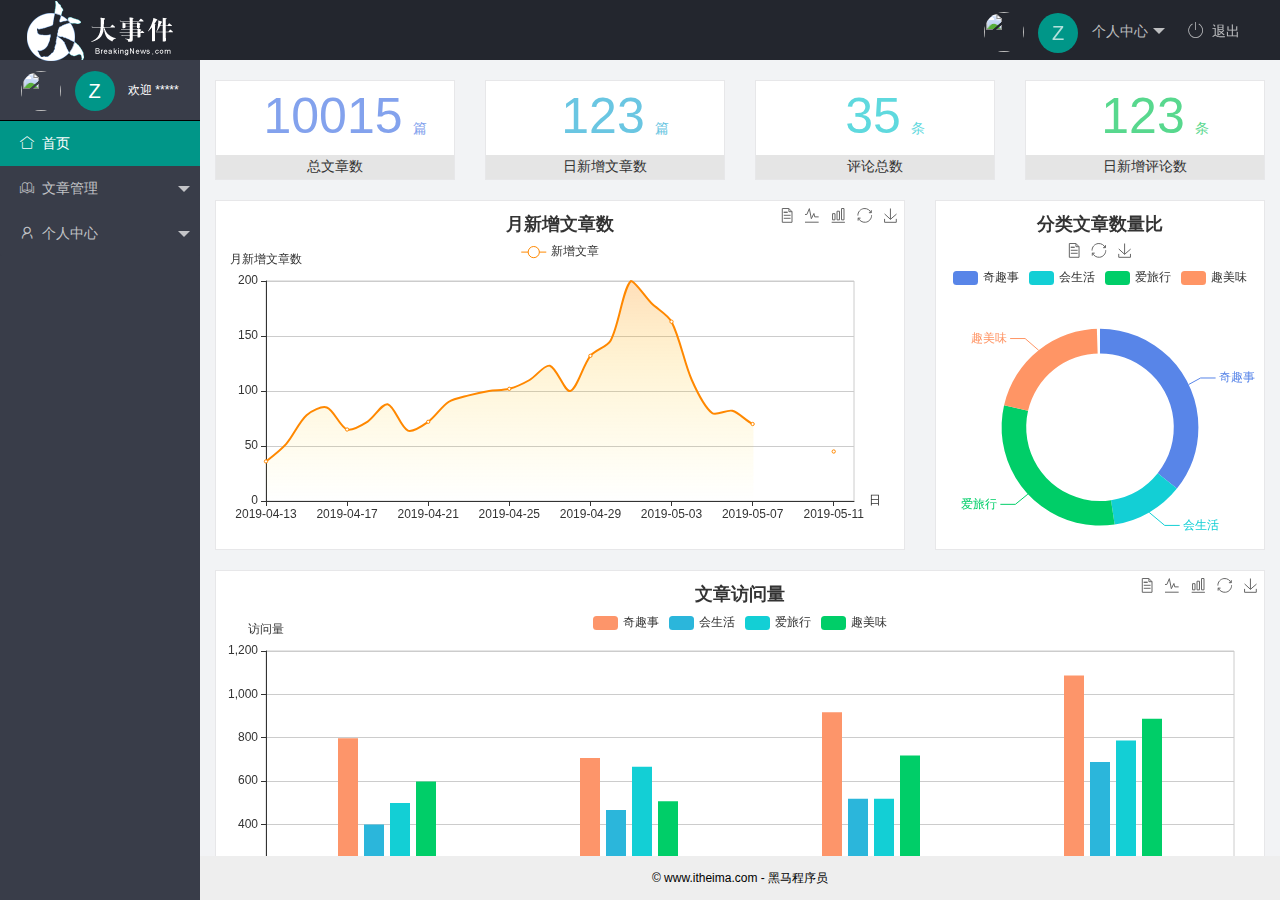
==== index.html @ e618e38f "完成个人中心功能" ====
<!DOCTYPE html>
<html lang="en">
<head>
    <meta charset="UTF-8">
    <meta name="viewport" content="width=device-width, initial-scale=1.0">
    <title>大事件后台首页</title>
    <link rel="stylesheet" href="/assets/lib/layui/css/layui.css">
    <link rel="stylesheet" href="/assets/css/index.css">
    <link rel="stylesheet" href="/assets/fonts/iconfont.css">
    
</head>
<body class="layui-layout-body">
    <div class="layui-layout layui-layout-admin">
      <div class="layui-header">
        <div class="layui-logo">
            <img src="/assets/images/logo.png" alt="">
        </div>
        <!-- 头部区域（可配合layui已有的水平导航） -->
        
        <ul class="layui-nav layui-layout-right" >
          <li class="layui-nav-item">
            <a href="javascript:;" class="userinfo">
              <img src="http://t.cn/RCzsdCq" class="layui-nav-img">
              <span class="text-avtar">Z</span>
              个人中心
            </a>
            <dl class="layui-nav-child">
              <dd><a href="/user/user_info.html" target="fm">基本资料</a></dd>
              <dd><a href="/user/user_avatar.html" target="fm">更换头像</a></dd>
              <dd><a href="/user/user_pwd.html" target="fm">重置密码</a></dd>
            </dl>
          </li>
          <li class="layui-nav-item"><a href="javascript:;" id="btnout"><span class="iconfont icon-tuichu"></span>退出</a></li>
        </ul>
      </div>
      
      <div class="layui-side layui-bg-black">
        <div class="layui-side-scroll">
          <!-- 左侧头像 -->
          <div class="userinfo">
            <img src="http://t.cn/RCzsdCq" class="layui-nav-img">
            <span class="text-avtar">Z</span>
            <span id="welcome">欢迎 *****</span>
          </div>
          <!-- 左侧导航区域（可配合layui已有的垂直导航） -->
          <ul class="layui-nav layui-nav-tree"  lay-shrink="all">
            <li class="layui-nav-item layui-this" ><a href="/home/dashboard.html" target="fm"><i class="layui-icon layui-icon-home"></i>首页</a></li>
            <li class="layui-nav-item">
              <a class="" href="javascript:;"><i class="layui-icon layui-icon-read"></i>文章管理</a>
              <dl class="layui-nav-child">
                <dd><a href="javascript:;"><i class="layui-icon icon-item layui-icon-app"></i>文章类别</a></dd>
                <dd><a href="javascript:;"><i class="layui-icon icon-item layui-icon-app"></i>文章列表</a></dd>
                <dd><a href="javascript:;"><i class="layui-icon icon-item layui-icon-app"></i>发表文章</a></dd>
                
              </dl>
            </li>
            <li class="layui-nav-item">
              <a href="javascript:;"><i class="layui-icon layui-icon-username"></i>个人中心</a>
              <dl class="layui-nav-child">
                <dd><a href="/user/user_info.html" target="fm"><i class="layui-icon icon-item layui-icon-app"></i>基本资料</a></dd>
                <dd><a href="/user/user_avatar.html" target="fm"><i class="layui-icon icon-item layui-icon-app"></i>更换头像</a></dd>
                <dd><a href="/user/user_pwd.html" target="fm"><i class="layui-icon icon-item layui-icon-app"></i>重置密码</a></dd>
                
              </dl>
            </li>
            
           
          </ul>
        </div>
      </div>
      
      <div class="layui-body">
        <!-- 内容主体区域 -->
        <iframe src="/home/dashboard.html" name="fm" frameborder="0"></iframe>
      </div>
      
      <div class="layui-footer">
        <!-- 底部固定区域 -->
        © www.itheima.com - 黑马程序员
      </div>
    </div>
    <script src="/assets/lib/layui/layui.all.js"></script>
    <script src="/assets/lib/jquery.js"></script>
    <script src="/assets/js/baseAPI.js"></script>
    <script src="/assets/js/index.js"></script>
    </body>
</html>
---- assets/lib/layui/css/layui.css ----
/** layui-v2.5.5 MIT License By https://www.layui.com */
 .layui-inline,img{display:inline-block;vertical-align:middle}h1,h2,h3,h4,h5,h6{font-weight:400}.layui-edge,.layui-header,.layui-inline,.layui-main{position:relative}.layui-body,.layui-edge,.layui-elip{overflow:hidden}.layui-btn,.layui-edge,.layui-inline,img{vertical-align:middle}.layui-btn,.layui-disabled,.layui-icon,.layui-unselect{-moz-user-select:none;-webkit-user-select:none;-ms-user-select:none}.layui-elip,.layui-form-checkbox span,.layui-form-pane .layui-form-label{text-overflow:ellipsis;white-space:nowrap}.layui-breadcrumb,.layui-tree-btnGroup{visibility:hidden}blockquote,body,button,dd,div,dl,dt,form,h1,h2,h3,h4,h5,h6,input,li,ol,p,pre,td,textarea,th,ul{margin:0;padding:0;-webkit-tap-highlight-color:rgba(0,0,0,0)}a:active,a:hover{outline:0}img{border:none}li{list-style:none}table{border-collapse:collapse;border-spacing:0}h4,h5,h6{font-size:100%}button,input,optgroup,option,select,textarea{font-family:inherit;font-size:inherit;font-style:inherit;font-weight:inherit;outline:0}pre{white-space:pre-wrap;white-space:-moz-pre-wrap;white-space:-pre-wrap;white-space:-o-pre-wrap;word-wrap:break-word}body{line-height:24px;font:14px Helvetica Neue,Helvetica,PingFang SC,Tahoma,Arial,sans-serif}hr{height:1px;margin:10px 0;border:0;clear:both}a{color:#333;text-decoration:none}a:hover{color:#777}a cite{font-style:normal;*cursor:pointer}.layui-border-box,.layui-border-box *{box-sizing:border-box}.layui-box,.layui-box *{box-sizing:content-box}.layui-clear{clear:both;*zoom:1}.layui-clear:after{content:'\20';clear:both;*zoom:1;display:block;height:0}.layui-inline{*display:inline;*zoom:1}.layui-edge{display:inline-block;width:0;height:0;border-width:6px;border-style:dashed;border-color:transparent}.layui-edge-top{top:-4px;border-bottom-color:#999;border-bottom-style:solid}.layui-edge-right{border-left-color:#999;border-left-style:solid}.layui-edge-bottom{top:2px;border-top-color:#999;border-top-style:solid}.layui-edge-left{border-right-color:#999;border-right-style:solid}.layui-disabled,.layui-disabled:hover{color:#d2d2d2!important;cursor:not-allowed!important}.layui-circle{border-radius:100%}.layui-show{display:block!important}.layui-hide{display:none!important}@font-face{font-family:layui-icon;src:url(../font/iconfont.eot?v=250);src:url(../font/iconfont.eot?v=250#iefix) format('embedded-opentype'),url(../font/iconfont.woff2?v=250) format('woff2'),url(../font/iconfont.woff?v=250) format('woff'),url(../font/iconfont.ttf?v=250) format('truetype'),url(../font/iconfont.svg?v=250#layui-icon) format('svg')}.layui-icon{font-family:layui-icon!important;font-size:16px;font-style:normal;-webkit-font-smoothing:antialiased;-moz-osx-font-smoothing:grayscale}.layui-icon-reply-fill:before{content:"\e611"}.layui-icon-set-fill:before{content:"\e614"}.layui-icon-menu-fill:before{content:"\e60f"}.layui-icon-search:before{content:"\e615"}.layui-icon-share:before{content:"\e641"}.layui-icon-set-sm:before{content:"\e620"}.layui-icon-engine:before{content:"\e628"}.layui-icon-close:before{content:"\1006"}.layui-icon-close-fill:before{content:"\1007"}.layui-icon-chart-screen:before{content:"\e629"}.layui-icon-star:before{content:"\e600"}.layui-icon-circle-dot:before{content:"\e617"}.layui-icon-chat:before{content:"\e606"}.layui-icon-release:before{content:"\e609"}.layui-icon-list:before{content:"\e60a"}.layui-icon-chart:before{content:"\e62c"}.layui-icon-ok-circle:before{content:"\1005"}.layui-icon-layim-theme:before{content:"\e61b"}.layui-icon-table:before{content:"\e62d"}.layui-icon-right:before{content:"\e602"}.layui-icon-left:before{content:"\e603"}.layui-icon-cart-simple:before{content:"\e698"}.layui-icon-face-cry:before{content:"\e69c"}.layui-icon-face-smile:before{content:"\e6af"}.layui-icon-survey:before{content:"\e6b2"}.layui-icon-tree:before{content:"\e62e"}.layui-icon-upload-circle:before{content:"\e62f"}.layui-icon-add-circle:before{content:"\e61f"}.layui-icon-download-circle:before{content:"\e601"}.layui-icon-templeate-1:before{content:"\e630"}.layui-icon-util:before{content:"\e631"}.layui-icon-face-surprised:before{content:"\e664"}.layui-icon-edit:before{content:"\e642"}.layui-icon-speaker:before{content:"\e645"}.layui-icon-down:before{content:"\e61a"}.layui-icon-file:before{content:"\e621"}.layui-icon-layouts:before{content:"\e632"}.layui-icon-rate-half:before{content:"\e6c9"}.layui-icon-add-circle-fine:before{content:"\e608"}.layui-icon-prev-circle:before{content:"\e633"}.layui-icon-read:before{content:"\e705"}.layui-icon-404:before{content:"\e61c"}.layui-icon-carousel:before{content:"\e634"}.layui-icon-help:before{content:"\e607"}.layui-icon-code-circle:before{content:"\e635"}.layui-icon-water:before{content:"\e636"}.layui-icon-username:before{content:"\e66f"}.layui-icon-find-fill:before{content:"\e670"}.layui-icon-about:before{content:"\e60b"}.layui-icon-location:before{content:"\e715"}.layui-icon-up:before{content:"\e619"}.layui-icon-pause:before{content:"\e651"}.layui-icon-date:before{content:"\e637"}.layui-icon-layim-uploadfile:before{content:"\e61d"}.layui-icon-delete:before{content:"\e640"}.layui-icon-play:before{content:"\e652"}.layui-icon-top:before{content:"\e604"}.layui-icon-friends:before{content:"\e612"}.layui-icon-refresh-3:before{content:"\e9aa"}.layui-icon-ok:before{content:"\e605"}.layui-icon-layer:before{content:"\e638"}.layui-icon-face-smile-fine:before{content:"\e60c"}.layui-icon-dollar:before{content:"\e659"}.layui-icon-group:before{content:"\e613"}.layui-icon-layim-download:before{content:"\e61e"}.layui-icon-picture-fine:before{content:"\e60d"}.layui-icon-link:before{content:"\e64c"}.layui-icon-diamond:before{content:"\e735"}.layui-icon-log:before{content:"\e60e"}.layui-icon-rate-solid:before{content:"\e67a"}.layui-icon-fonts-del:before{content:"\e64f"}.layui-icon-unlink:before{content:"\e64d"}.layui-icon-fonts-clear:before{content:"\e639"}.layui-icon-triangle-r:before{content:"\e623"}.layui-icon-circle:before{content:"\e63f"}.layui-icon-radio:before{content:"\e643"}.layui-icon-align-center:before{content:"\e647"}.layui-icon-align-right:before{content:"\e648"}.layui-icon-align-left:before{content:"\e649"}.layui-icon-loading-1:before{content:"\e63e"}.layui-icon-return:before{content:"\e65c"}.layui-icon-fonts-strong:before{content:"\e62b"}.layui-icon-upload:before{content:"\e67c"}.layui-icon-dialogue:before{content:"\e63a"}.layui-icon-video:before{content:"\e6ed"}.layui-icon-headset:before{content:"\e6fc"}.layui-icon-cellphone-fine:before{content:"\e63b"}.layui-icon-add-1:before{content:"\e654"}.layui-icon-face-smile-b:before{content:"\e650"}.layui-icon-fonts-html:before{content:"\e64b"}.layui-icon-form:before{content:"\e63c"}.layui-icon-cart:before{content:"\e657"}.layui-icon-camera-fill:before{content:"\e65d"}.layui-icon-tabs:before{content:"\e62a"}.layui-icon-fonts-code:before{content:"\e64e"}.layui-icon-fire:before{content:"\e756"}.layui-icon-set:before{content:"\e716"}.layui-icon-fonts-u:before{content:"\e646"}.layui-icon-triangle-d:before{content:"\e625"}.layui-icon-tips:before{content:"\e702"}.layui-icon-picture:before{content:"\e64a"}.layui-icon-more-vertical:before{content:"\e671"}.layui-icon-flag:before{content:"\e66c"}.layui-icon-loading:before{content:"\e63d"}.layui-icon-fonts-i:before{content:"\e644"}.layui-icon-refresh-1:before{content:"\e666"}.layui-icon-rmb:before{content:"\e65e"}.layui-icon-home:before{content:"\e68e"}.layui-icon-user:before{content:"\e770"}.layui-icon-notice:before{content:"\e667"}.layui-icon-login-weibo:before{content:"\e675"}.layui-icon-voice:before{content:"\e688"}.layui-icon-upload-drag:before{content:"\e681"}.layui-icon-login-qq:before{content:"\e676"}.layui-icon-snowflake:before{content:"\e6b1"}.layui-icon-file-b:before{content:"\e655"}.layui-icon-template:before{content:"\e663"}.layui-icon-auz:before{content:"\e672"}.layui-icon-console:before{content:"\e665"}.layui-icon-app:before{content:"\e653"}.layui-icon-prev:before{content:"\e65a"}.layui-icon-website:before{content:"\e7ae"}.layui-icon-next:before{content:"\e65b"}.layui-icon-component:before{content:"\e857"}.layui-icon-more:before{content:"\e65f"}.layui-icon-login-wechat:before{content:"\e677"}.layui-icon-shrink-right:before{content:"\e668"}.layui-icon-spread-left:before{content:"\e66b"}.layui-icon-camera:before{content:"\e660"}.layui-icon-note:before{content:"\e66e"}.layui-icon-refresh:before{content:"\e669"}.layui-icon-female:before{content:"\e661"}.layui-icon-male:before{content:"\e662"}.layui-icon-password:before{content:"\e673"}.layui-icon-senior:before{content:"\e674"}.layui-icon-theme:before{content:"\e66a"}.layui-icon-tread:before{content:"\e6c5"}.layui-icon-praise:before{content:"\e6c6"}.layui-icon-star-fill:before{content:"\e658"}.layui-icon-rate:before{content:"\e67b"}.layui-icon-template-1:before{content:"\e656"}.layui-icon-vercode:before{content:"\e679"}.layui-icon-cellphone:before{content:"\e678"}.layui-icon-screen-full:before{content:"\e622"}.layui-icon-screen-restore:before{content:"\e758"}.layui-icon-cols:before{content:"\e610"}.layui-icon-export:before{content:"\e67d"}.layui-icon-print:before{content:"\e66d"}.layui-icon-slider:before{content:"\e714"}.layui-icon-addition:before{content:"\e624"}.layui-icon-subtraction:before{content:"\e67e"}.layui-icon-service:before{content:"\e626"}.layui-icon-transfer:before{content:"\e691"}.layui-main{width:1140px;margin:0 auto}.layui-header{z-index:1000;height:60px}.layui-header a:hover{transition:all .5s;-webkit-transition:all .5s}.layui-side{position:fixed;left:0;top:0;bottom:0;z-index:999;width:200px;overflow-x:hidden}.layui-side-scroll{position:relative;width:220px;height:100%;overflow-x:hidden}.layui-body{position:absolute;left:200px;right:0;top:0;bottom:0;z-index:998;width:auto;overflow-y:auto;box-sizing:border-box}.layui-layout-body{overflow:hidden}.layui-layout-admin .layui-header{background-color:#23262E}.layui-layout-admin .layui-side{top:60px;width:200px;overflow-x:hidden}.layui-layout-admin .layui-body{position:fixed;top:60px;bottom:44px}.layui-layout-admin .layui-main{width:auto;margin:0 15px}.layui-layout-admin .layui-footer{position:fixed;left:200px;right:0;bottom:0;height:44px;line-height:44px;padding:0 15px;background-color:#eee}.layui-layout-admin .layui-logo{position:absolute;left:0;top:0;width:200px;height:100%;line-height:60px;text-align:center;color:#009688;font-size:16px}.layui-layout-admin .layui-header .layui-nav{background:0 0}.layui-layout-left{position:absolute!important;left:200px;top:0}.layui-layout-right{position:absolute!important;right:0;top:0}.layui-container{position:relative;margin:0 auto;padding:0 15px;box-sizing:border-box}.layui-fluid{position:relative;margin:0 auto;padding:0 15px}.layui-row:after,.layui-row:before{content:'';display:block;clear:both}.layui-col-lg1,.layui-col-lg10,.layui-col-lg11,.layui-col-lg12,.layui-col-lg2,.layui-col-lg3,.layui-col-lg4,.layui-col-lg5,.layui-col-lg6,.layui-col-lg7,.layui-col-lg8,.layui-col-lg9,.layui-col-md1,.layui-col-md10,.layui-col-md11,.layui-col-md12,.layui-col-md2,.layui-col-md3,.layui-col-md4,.layui-col-md5,.layui-col-md6,.layui-col-md7,.layui-col-md8,.layui-col-md9,.layui-col-sm1,.layui-col-sm10,.layui-col-sm11,.layui-col-sm12,.layui-col-sm2,.layui-col-sm3,.layui-col-sm4,.layui-col-sm5,.layui-col-sm6,.layui-col-sm7,.layui-col-sm8,.layui-col-sm9,.layui-col-xs1,.layui-col-xs10,.layui-col-xs11,.layui-col-xs12,.layui-col-xs2,.layui-col-xs3,.layui-col-xs4,.layui-col-xs5,.layui-col-xs6,.layui-col-xs7,.layui-col-xs8,.layui-col-xs9{position:relative;display:block;box-sizing:border-box}.layui-col-xs1,.layui-col-xs10,.layui-col-xs11,.layui-col-xs12,.layui-col-xs2,.layui-col-xs3,.layui-col-xs4,.layui-col-xs5,.layui-col-xs6,.layui-col-xs7,.layui-col-xs8,.layui-col-xs9{float:left}.layui-col-xs1{width:8.33333333%}.layui-col-xs2{width:16.66666667%}.layui-col-xs3{width:25%}.layui-col-xs4{width:33.33333333%}.layui-col-xs5{width:41.66666667%}.layui-col-xs6{width:50%}.layui-col-xs7{width:58.33333333%}.layui-col-xs8{width:66.66666667%}.layui-col-xs9{width:75%}.layui-col-xs10{width:83.33333333%}.layui-col-xs11{width:91.66666667%}.layui-col-xs12{width:100%}.layui-col-xs-offset1{margin-left:8.33333333%}.layui-col-xs-offset2{margin-left:16.66666667%}.layui-col-xs-offset3{margin-left:25%}.layui-col-xs-offset4{margin-left:33.33333333%}.layui-col-xs-offset5{margin-left:41.66666667%}.layui-col-xs-offset6{margin-left:50%}.layui-col-xs-offset7{margin-left:58.33333333%}.layui-col-xs-offset8{margin-left:66.66666667%}.layui-col-xs-offset9{margin-left:75%}.layui-col-xs-offset10{margin-left:83.33333333%}.layui-col-xs-offset11{margin-left:91.66666667%}.layui-col-xs-offset12{margin-left:100%}@media screen and (max-width:768px){.layui-hide-xs{display:none!important}.layui-show-xs-block{display:block!important}.layui-show-xs-inline{display:inline!important}.layui-show-xs-inline-block{display:inline-block!important}}@media screen and (min-width:768px){.layui-container{width:750px}.layui-hide-sm{display:none!important}.layui-show-sm-block{display:block!important}.layui-show-sm-inline{display:inline!important}.layui-show-sm-inline-block{display:inline-block!important}.layui-col-sm1,.layui-col-sm10,.layui-col-sm11,.layui-col-sm12,.layui-col-sm2,.layui-col-sm3,.layui-col-sm4,.layui-col-sm5,.layui-col-sm6,.layui-col-sm7,.layui-col-sm8,.layui-col-sm9{float:left}.layui-col-sm1{width:8.33333333%}.layui-col-sm2{width:16.66666667%}.layui-col-sm3{width:25%}.layui-col-sm4{width:33.33333333%}.layui-col-sm5{width:41.66666667%}.layui-col-sm6{width:50%}.layui-col-sm7{width:58.33333333%}.layui-col-sm8{width:66.66666667%}.layui-col-sm9{width:75%}.layui-col-sm10{width:83.33333333%}.layui-col-sm11{width:91.66666667%}.layui-col-sm12{width:100%}.layui-col-sm-offset1{margin-left:8.33333333%}.layui-col-sm-offset2{margin-left:16.66666667%}.layui-col-sm-offset3{margin-left:25%}.layui-col-sm-offset4{margin-left:33.33333333%}.layui-col-sm-offset5{margin-left:41.66666667%}.layui-col-sm-offset6{margin-left:50%}.layui-col-sm-offset7{margin-left:58.33333333%}.layui-col-sm-offset8{margin-left:66.66666667%}.layui-col-sm-offset9{margin-left:75%}.layui-col-sm-offset10{margin-left:83.33333333%}.layui-col-sm-offset11{margin-left:91.66666667%}.layui-col-sm-offset12{margin-left:100%}}@media screen and (min-width:992px){.layui-container{width:970px}.layui-hide-md{display:none!important}.layui-show-md-block{display:block!important}.layui-show-md-inline{display:inline!important}.layui-show-md-inline-block{display:inline-block!important}.layui-col-md1,.layui-col-md10,.layui-col-md11,.layui-col-md12,.layui-col-md2,.layui-col-md3,.layui-col-md4,.layui-col-md5,.layui-col-md6,.layui-col-md7,.layui-col-md8,.layui-col-md9{float:left}.layui-col-md1{width:8.33333333%}.layui-col-md2{width:16.66666667%}.layui-col-md3{width:25%}.layui-col-md4{width:33.33333333%}.layui-col-md5{width:41.66666667%}.layui-col-md6{width:50%}.layui-col-md7{width:58.33333333%}.layui-col-md8{width:66.66666667%}.layui-col-md9{width:75%}.layui-col-md10{width:83.33333333%}.layui-col-md11{width:91.66666667%}.layui-col-md12{width:100%}.layui-col-md-offset1{margin-left:8.33333333%}.layui-col-md-offset2{margin-left:16.66666667%}.layui-col-md-offset3{margin-left:25%}.layui-col-md-offset4{margin-left:33.33333333%}.layui-col-md-offset5{margin-left:41.66666667%}.layui-col-md-offset6{margin-left:50%}.layui-col-md-offset7{margin-left:58.33333333%}.layui-col-md-offset8{margin-left:66.66666667%}.layui-col-md-offset9{margin-left:75%}.layui-col-md-offset10{margin-left:83.33333333%}.layui-col-md-offset11{margin-left:91.66666667%}.layui-col-md-offset12{margin-left:100%}}@media screen and (min-width:1200px){.layui-container{width:1170px}.layui-hide-lg{display:none!important}.layui-show-lg-block{display:block!important}.layui-show-lg-inline{display:inline!important}.layui-show-lg-inline-block{display:inline-block!important}.layui-col-lg1,.layui-col-lg10,.layui-col-lg11,.layui-col-lg12,.layui-col-lg2,.layui-col-lg3,.layui-col-lg4,.layui-col-lg5,.layui-col-lg6,.layui-col-lg7,.layui-col-lg8,.layui-col-lg9{float:left}.layui-col-lg1{width:8.33333333%}.layui-col-lg2{width:16.66666667%}.layui-col-lg3{width:25%}.layui-col-lg4{width:33.33333333%}.layui-col-lg5{width:41.66666667%}.layui-col-lg6{width:50%}.layui-col-lg7{width:58.33333333%}.layui-col-lg8{width:66.66666667%}.layui-col-lg9{width:75%}.layui-col-lg10{width:83.33333333%}.layui-col-lg11{width:91.66666667%}.layui-col-lg12{width:100%}.layui-col-lg-offset1{margin-left:8.33333333%}.layui-col-lg-offset2{margin-left:16.66666667%}.layui-col-lg-offset3{margin-left:25%}.layui-col-lg-offset4{margin-left:33.33333333%}.layui-col-lg-offset5{margin-left:41.66666667%}.layui-col-lg-offset6{margin-left:50%}.layui-col-lg-offset7{margin-left:58.33333333%}.layui-col-lg-offset8{margin-left:66.66666667%}.layui-col-lg-offset9{margin-left:75%}.layui-col-lg-offset10{margin-left:83.33333333%}.layui-col-lg-offset11{margin-left:91.66666667%}.layui-col-lg-offset12{margin-left:100%}}.layui-col-space1{margin:-.5px}.layui-col-space1>*{padding:.5px}.layui-col-space3{margin:-1.5px}.layui-col-space3>*{padding:1.5px}.layui-col-space5{margin:-2.5px}.layui-col-space5>*{padding:2.5px}.layui-col-space8{margin:-3.5px}.layui-col-space8>*{padding:3.5px}.layui-col-space10{margin:-5px}.layui-col-space10>*{padding:5px}.layui-col-space12{margin:-6px}.layui-col-space12>*{padding:6px}.layui-col-space15{margin:-7.5px}.layui-col-space15>*{padding:7.5px}.layui-col-space18{margin:-9px}.layui-col-space18>*{padding:9px}.layui-col-space20{margin:-10px}.layui-col-space20>*{padding:10px}.layui-col-space22{margin:-11px}.layui-col-space22>*{padding:11px}.layui-col-space25{margin:-12.5px}.layui-col-space25>*{padding:12.5px}.layui-col-space30{margin:-15px}.layui-col-space30>*{padding:15px}.layui-btn,.layui-input,.layui-select,.layui-textarea,.layui-upload-button{outline:0;-webkit-appearance:none;transition:all .3s;-webkit-transition:all .3s;box-sizing:border-box}.layui-elem-quote{margin-bottom:10px;padding:15px;line-height:22px;border-left:5px solid #009688;border-radius:0 2px 2px 0;background-color:#f2f2f2}.layui-quote-nm{border-style:solid;border-width:1px 1px 1px 5px;background:0 0}.layui-elem-field{margin-bottom:10px;padding:0;border-width:1px;border-style:solid}.layui-elem-field legend{margin-left:20px;padding:0 10px;font-size:20px;font-weight:300}.layui-field-title{margin:10px 0 20px;border-width:1px 0 0}.layui-field-box{padding:10px 15px}.layui-field-title .layui-field-box{padding:10px 0}.layui-progress{position:relative;height:6px;border-radius:20px;background-color:#e2e2e2}.layui-progress-bar{position:absolute;left:0;top:0;width:0;max-width:100%;height:6px;border-radius:20px;text-align:right;background-color:#5FB878;transition:all .3s;-webkit-transition:all .3s}.layui-progress-big,.layui-progress-big .layui-progress-bar{height:18px;line-height:18px}.layui-progress-text{position:relative;top:-20px;line-height:18px;font-size:12px;color:#666}.layui-progress-big .layui-progress-text{position:static;padding:0 10px;color:#fff}.layui-collapse{border-width:1px;border-style:solid;border-radius:2px}.layui-colla-content,.layui-colla-item{border-top-width:1px;border-top-style:solid}.layui-colla-item:first-child{border-top:none}.layui-colla-title{position:relative;height:42px;line-height:42px;padding:0 15px 0 35px;color:#333;background-color:#f2f2f2;cursor:pointer;font-size:14px;overflow:hidden}.layui-colla-content{display:none;padding:10px 15px;line-height:22px;color:#666}.layui-colla-icon{position:absolute;left:15px;top:0;font-size:14px}.layui-card{margin-bottom:15px;border-radius:2px;background-color:#fff;box-shadow:0 1px 2px 0 rgba(0,0,0,.05)}.layui-card:last-child{margin-bottom:0}.layui-card-header{position:relative;height:42px;line-height:42px;padding:0 15px;border-bottom:1px solid #f6f6f6;color:#333;border-radius:2px 2px 0 0;font-size:14px}.layui-bg-black,.layui-bg-blue,.layui-bg-cyan,.layui-bg-green,.layui-bg-orange,.layui-bg-red{color:#fff!important}.layui-card-body{position:relative;padding:10px 15px;line-height:24px}.layui-card-body[pad15]{padding:15px}.layui-card-body[pad20]{padding:20px}.layui-card-body .layui-table{margin:5px 0}.layui-card .layui-tab{margin:0}.layui-panel-window{position:relative;padding:15px;border-radius:0;border-top:5px solid #E6E6E6;background-color:#fff}.layui-auxiliar-moving{position:fixed;left:0;right:0;top:0;bottom:0;width:100%;height:100%;background:0 0;z-index:9999999999}.layui-form-label,.layui-form-mid,.layui-form-select,.layui-input-block,.layui-input-inline,.layui-textarea{position:relative}.layui-bg-red{background-color:#FF5722!important}.layui-bg-orange{background-color:#FFB800!important}.layui-bg-green{background-color:#009688!important}.layui-bg-cyan{background-color:#2F4056!important}.layui-bg-blue{background-color:#1E9FFF!important}.layui-bg-black{background-color:#393D49!important}.layui-bg-gray{background-color:#eee!important;color:#666!important}.layui-badge-rim,.layui-colla-content,.layui-colla-item,.layui-collapse,.layui-elem-field,.layui-form-pane .layui-form-item[pane],.layui-form-pane .layui-form-label,.layui-input,.layui-layedit,.layui-layedit-tool,.layui-quote-nm,.layui-select,.layui-tab-bar,.layui-tab-card,.layui-tab-title,.layui-tab-title .layui-this:after,.layui-textarea{border-color:#e6e6e6}.layui-timeline-item:before,hr{background-color:#e6e6e6}.layui-text{line-height:22px;font-size:14px;color:#666}.layui-text h1,.layui-text h2,.layui-text h3{font-weight:500;color:#333}.layui-text h1{font-size:30px}.layui-text h2{font-size:24px}.layui-text h3{font-size:18px}.layui-text a:not(.layui-btn){color:#01AAED}.layui-text a:not(.layui-btn):hover{text-decoration:underline}.layui-text ul{padding:5px 0 5px 15px}.layui-text ul li{margin-top:5px;list-style-type:disc}.layui-text em,.layui-word-aux{color:#999!important;padding:0 5px!important}.layui-btn{display:inline-block;height:38px;line-height:38px;padding:0 18px;background-color:#009688;color:#fff;white-space:nowrap;text-align:center;font-size:14px;border:none;border-radius:2px;cursor:pointer}.layui-btn:hover{opacity:.8;filter:alpha(opacity=80);color:#fff}.layui-btn:active{opacity:1;filter:alpha(opacity=100)}.layui-btn+.layui-btn{margin-left:10px}.layui-btn-container{font-size:0}.layui-btn-container .layui-btn{margin-right:10px;margin-bottom:10px}.layui-btn-container .layui-btn+.layui-btn{margin-left:0}.layui-table .layui-btn-container .layui-btn{margin-bottom:9px}.layui-btn-radius{border-radius:100px}.layui-btn .layui-icon{margin-right:3px;font-size:18px;vertical-align:bottom;vertical-align:middle\9}.layui-btn-primary{border:1px solid #C9C9C9;background-color:#fff;color:#555}.layui-btn-primary:hover{border-color:#009688;color:#333}.layui-btn-normal{background-color:#1E9FFF}.layui-btn-warm{background-color:#FFB800}.layui-btn-danger{background-color:#FF5722}.layui-btn-checked{background-color:#5FB878}.layui-btn-disabled,.layui-btn-disabled:active,.layui-btn-disabled:hover{border:1px solid #e6e6e6;background-color:#FBFBFB;color:#C9C9C9;cursor:not-allowed;opacity:1}.layui-btn-lg{height:44px;line-height:44px;padding:0 25px;font-size:16px}.layui-btn-sm{height:30px;line-height:30px;padding:0 10px;font-size:12px}.layui-btn-sm i{font-size:16px!important}.layui-btn-xs{height:22px;line-height:22px;padding:0 5px;font-size:12px}.layui-btn-xs i{font-size:14px!important}.layui-btn-group{display:inline-block;vertical-align:middle;font-size:0}.layui-btn-group .layui-btn{margin-left:0!important;margin-right:0!important;border-left:1px solid rgba(255,255,255,.5);border-radius:0}.layui-btn-group .layui-btn-primary{border-left:none}.layui-btn-group .layui-btn-primary:hover{border-color:#C9C9C9;color:#009688}.layui-btn-group .layui-btn:first-child{border-left:none;border-radius:2px 0 0 2px}.layui-btn-group .layui-btn-primary:first-child{border-left:1px solid #c9c9c9}.layui-btn-group .layui-btn:last-child{border-radius:0 2px 2px 0}.layui-btn-group .layui-btn+.layui-btn{margin-left:0}.layui-btn-group+.layui-btn-group{margin-left:10px}.layui-btn-fluid{width:100%}.layui-input,.layui-select,.layui-textarea{height:38px;line-height:1.3;line-height:38px\9;border-width:1px;border-style:solid;background-color:#fff;border-radius:2px}.layui-input::-webkit-input-placeholder,.layui-select::-webkit-input-placeholder,.layui-textarea::-webkit-input-placeholder{line-height:1.3}.layui-input,.layui-textarea{display:block;width:100%;padding-left:10px}.layui-input:hover,.layui-textarea:hover{border-color:#D2D2D2!important}.layui-input:focus,.layui-textarea:focus{border-color:#C9C9C9!important}.layui-textarea{min-height:100px;height:auto;line-height:20px;padding:6px 10px;resize:vertical}.layui-select{padding:0 10px}.layui-form input[type=checkbox],.layui-form input[type=radio],.layui-form select{display:none}.layui-form [lay-ignore]{display:initial}.layui-form-item{margin-bottom:15px;clear:both;*zoom:1}.layui-form-item:after{content:'\20';clear:both;*zoom:1;display:block;height:0}.layui-form-label{float:left;display:block;padding:9px 15px;width:80px;font-weight:400;line-height:20px;text-align:right}.layui-form-label-col{display:block;float:none;padding:9px 0;line-height:20px;text-align:left}.layui-form-item .layui-inline{margin-bottom:5px;margin-right:10px}.layui-input-block{margin-left:110px;min-height:36px}.layui-input-inline{display:inline-block;vertical-align:middle}.layui-form-item .layui-input-inline{float:left;width:190px;margin-right:10px}.layui-form-text .layui-input-inline{width:auto}.layui-form-mid{float:left;display:block;padding:9px 0!important;line-height:20px;margin-right:10px}.layui-form-danger+.layui-form-select .layui-input,.layui-form-danger:focus{border-color:#FF5722!important}.layui-form-select .layui-input{padding-right:30px;cursor:pointer}.layui-form-select .layui-edge{position:absolute;right:10px;top:50%;margin-top:-3px;cursor:pointer;border-width:6px;border-top-color:#c2c2c2;border-top-style:solid;transition:all .3s;-webkit-transition:all .3s}.layui-form-select dl{display:none;position:absolute;left:0;top:42px;padding:5px 0;z-index:899;min-width:100%;border:1px solid #d2d2d2;max-height:300px;overflow-y:auto;background-color:#fff;border-radius:2px;box-shadow:0 2px 4px rgba(0,0,0,.12);box-sizing:border-box}.layui-form-select dl dd,.layui-form-select dl dt{padding:0 10px;line-height:36px;white-space:nowrap;overflow:hidden;text-overflow:ellipsis}.layui-form-select dl dt{font-size:12px;color:#999}.layui-form-select dl dd{cursor:pointer}.layui-form-select dl dd:hover{background-color:#f2f2f2;-webkit-transition:.5s all;transition:.5s all}.layui-form-select .layui-select-group dd{padding-left:20px}.layui-form-select dl dd.layui-select-tips{padding-left:10px!important;color:#999}.layui-form-select dl dd.layui-this{background-color:#5FB878;color:#fff}.layui-form-checkbox,.layui-form-select dl dd.layui-disabled{background-color:#fff}.layui-form-selected dl{display:block}.layui-form-checkbox,.layui-form-checkbox *,.layui-form-switch{display:inline-block;vertical-align:middle}.layui-form-selected .layui-edge{margin-top:-9px;-webkit-transform:rotate(180deg);transform:rotate(180deg);margin-top:-3px\9}:root .layui-form-selected .layui-edge{margin-top:-9px\0/IE9}.layui-form-selectup dl{top:auto;bottom:42px}.layui-select-none{margin:5px 0;text-align:center;color:#999}.layui-select-disabled .layui-disabled{border-color:#eee!important}.layui-select-disabled .layui-edge{border-top-color:#d2d2d2}.layui-form-checkbox{position:relative;height:30px;line-height:30px;margin-right:10px;padding-right:30px;cursor:pointer;font-size:0;-webkit-transition:.1s linear;transition:.1s linear;box-sizing:border-box}.layui-form-checkbox span{padding:0 10px;height:100%;font-size:14px;border-radius:2px 0 0 2px;background-color:#d2d2d2;color:#fff;overflow:hidden}.layui-form-checkbox:hover span{background-color:#c2c2c2}.layui-form-checkbox i{position:absolute;right:0;top:0;width:30px;height:28px;border:1px solid #d2d2d2;border-left:none;border-radius:0 2px 2px 0;color:#fff;font-size:20px;text-align:center}.layui-form-checkbox:hover i{border-color:#c2c2c2;color:#c2c2c2}.layui-form-checked,.layui-form-checked:hover{border-color:#5FB878}.layui-form-checked span,.layui-form-checked:hover span{background-color:#5FB878}.layui-form-checked i,.layui-form-checked:hover i{color:#5FB878}.layui-form-item .layui-form-checkbox{margin-top:4px}.layui-form-checkbox[lay-skin=primary]{height:auto!important;line-height:normal!important;min-width:18px;min-height:18px;border:none!important;margin-right:0;padding-left:28px;padding-right:0;background:0 0}.layui-form-checkbox[lay-skin=primary] span{padding-left:0;padding-right:15px;line-height:18px;background:0 0;color:#666}.layui-form-checkbox[lay-skin=primary] i{right:auto;left:0;width:16px;height:16px;line-height:16px;border:1px solid #d2d2d2;font-size:12px;border-radius:2px;background-color:#fff;-webkit-transition:.1s linear;transition:.1s linear}.layui-form-checkbox[lay-skin=primary]:hover i{border-color:#5FB878;color:#fff}.layui-form-checked[lay-skin=primary] i{border-color:#5FB878!important;background-color:#5FB878;color:#fff}.layui-checkbox-disbaled[lay-skin=primary] span{background:0 0!important;color:#c2c2c2}.layui-checkbox-disbaled[lay-skin=primary]:hover i{border-color:#d2d2d2}.layui-form-item .layui-form-checkbox[lay-skin=primary]{margin-top:10px}.layui-form-switch{position:relative;height:22px;line-height:22px;min-width:35px;padding:0 5px;margin-top:8px;border:1px solid #d2d2d2;border-radius:20px;cursor:pointer;background-color:#fff;-webkit-transition:.1s linear;transition:.1s linear}.layui-form-switch i{position:absolute;left:5px;top:3px;width:16px;height:16px;border-radius:20px;background-color:#d2d2d2;-webkit-transition:.1s linear;transition:.1s linear}.layui-form-switch em{position:relative;top:0;width:25px;margin-left:21px;padding:0!important;text-align:center!important;color:#999!important;font-style:normal!important;font-size:12px}.layui-form-onswitch{border-color:#5FB878;background-color:#5FB878}.layui-checkbox-disbaled,.layui-checkbox-disbaled i{border-color:#e2e2e2!important}.layui-form-onswitch i{left:100%;margin-left:-21px;background-color:#fff}.layui-form-onswitch em{margin-left:5px;margin-right:21px;color:#fff!important}.layui-checkbox-disbaled span{background-color:#e2e2e2!important}.layui-checkbox-disbaled:hover i{color:#fff!important}[lay-radio]{display:none}.layui-form-radio,.layui-form-radio *{display:inline-block;vertical-align:middle}.layui-form-radio{line-height:28px;margin:6px 10px 0 0;padding-right:10px;cursor:pointer;font-size:0}.layui-form-radio *{font-size:14px}.layui-form-radio>i{margin-right:8px;font-size:22px;color:#c2c2c2}.layui-form-radio>i:hover,.layui-form-radioed>i{color:#5FB878}.layui-radio-disbaled>i{color:#e2e2e2!important}.layui-form-pane .layui-form-label{width:110px;padding:8px 15px;height:38px;line-height:20px;border-width:1px;border-style:solid;border-radius:2px 0 0 2px;text-align:center;background-color:#FBFBFB;overflow:hidden;box-sizing:border-box}.layui-form-pane .layui-input-inline{margin-left:-1px}.layui-form-pane .layui-input-block{margin-left:110px;left:-1px}.layui-form-pane .layui-input{border-radius:0 2px 2px 0}.layui-form-pane .layui-form-text .layui-form-label{float:none;width:100%;border-radius:2px;box-sizing:border-box;text-align:left}.layui-form-pane .layui-form-text .layui-input-inline{display:block;margin:0;top:-1px;clear:both}.layui-form-pane .layui-form-text .layui-input-block{margin:0;left:0;top:-1px}.layui-form-pane .layui-form-text .layui-textarea{min-height:100px;border-radius:0 0 2px 2px}.layui-form-pane .layui-form-checkbox{margin:4px 0 4px 10px}.layui-form-pane .layui-form-radio,.layui-form-pane .layui-form-switch{margin-top:6px;margin-left:10px}.layui-form-pane .layui-form-item[pane]{position:relative;border-width:1px;border-style:solid}.layui-form-pane .layui-form-item[pane] .layui-form-label{position:absolute;left:0;top:0;height:100%;border-width:0 1px 0 0}.layui-form-pane .layui-form-item[pane] .layui-input-inline{margin-left:110px}@media screen and (max-width:450px){.layui-form-item .layui-form-label{text-overflow:ellipsis;overflow:hidden;white-space:nowrap}.layui-form-item .layui-inline{display:block;margin-right:0;margin-bottom:20px;clear:both}.layui-form-item .layui-inline:after{content:'\20';clear:both;display:block;height:0}.layui-form-item .layui-input-inline{display:block;float:none;left:-3px;width:auto;margin:0 0 10px 112px}.layui-form-item .layui-input-inline+.layui-form-mid{margin-left:110px;top:-5px;padding:0}.layui-form-item .layui-form-checkbox{margin-right:5px;margin-bottom:5px}}.layui-layedit{border-width:1px;border-style:solid;border-radius:2px}.layui-layedit-tool{padding:3px 5px;border-bottom-width:1px;border-bottom-style:solid;font-size:0}.layedit-tool-fixed{position:fixed;top:0;border-top:1px solid #e2e2e2}.layui-layedit-tool .layedit-tool-mid,.layui-layedit-tool .layui-icon{display:inline-block;vertical-align:middle;text-align:center;font-size:14px}.layui-layedit-tool .layui-icon{position:relative;width:32px;height:30px;line-height:30px;margin:3px 5px;color:#777;cursor:pointer;border-radius:2px}.layui-layedit-tool .layui-icon:hover{color:#393D49}.layui-layedit-tool .layui-icon:active{color:#000}.layui-layedit-tool .layedit-tool-active{background-color:#e2e2e2;color:#000}.layui-layedit-tool .layui-disabled,.layui-layedit-tool .layui-disabled:hover{color:#d2d2d2;cursor:not-allowed}.layui-layedit-tool .layedit-tool-mid{width:1px;height:18px;margin:0 10px;background-color:#d2d2d2}.layedit-tool-html{width:50px!important;font-size:30px!important}.layedit-tool-b,.layedit-tool-code,.layedit-tool-help{font-size:16px!important}.layedit-tool-d,.layedit-tool-face,.layedit-tool-image,.layedit-tool-unlink{font-size:18px!important}.layedit-tool-image input{position:absolute;font-size:0;left:0;top:0;width:100%;height:100%;opacity:.01;filter:Alpha(opacity=1);cursor:pointer}.layui-layedit-iframe iframe{display:block;width:100%}#LAY_layedit_code{overflow:hidden}.layui-laypage{display:inline-block;*display:inline;*zoom:1;vertical-align:middle;margin:10px 0;font-size:0}.layui-laypage>a:first-child,.layui-laypage>a:first-child em{border-radius:2px 0 0 2px}.layui-laypage>a:last-child,.layui-laypage>a:last-child em{border-radius:0 2px 2px 0}.layui-laypage>:first-child{margin-left:0!important}.layui-laypage>:last-child{margin-right:0!important}.layui-laypage a,.layui-laypage button,.layui-laypage input,.layui-laypage select,.layui-laypage span{border:1px solid #e2e2e2}.layui-laypage a,.layui-laypage span{display:inline-block;*display:inline;*zoom:1;vertical-align:middle;padding:0 15px;height:28px;line-height:28px;margin:0 -1px 5px 0;background-color:#fff;color:#333;font-size:12px}.layui-flow-more a *,.layui-laypage input,.layui-table-view select[lay-ignore]{display:inline-block}.layui-laypage a:hover{color:#009688}.layui-laypage em{font-style:normal}.layui-laypage .layui-laypage-spr{color:#999;font-weight:700}.layui-laypage a{text-decoration:none}.layui-laypage .layui-laypage-curr{position:relative}.layui-laypage .layui-laypage-curr em{position:relative;color:#fff}.layui-laypage .layui-laypage-curr .layui-laypage-em{position:absolute;left:-1px;top:-1px;padding:1px;width:100%;height:100%;background-color:#009688}.layui-laypage-em{border-radius:2px}.layui-laypage-next em,.layui-laypage-prev em{font-family:Sim sun;font-size:16px}.layui-laypage .layui-laypage-count,.layui-laypage .layui-laypage-limits,.layui-laypage .layui-laypage-refresh,.layui-laypage .layui-laypage-skip{margin-left:10px;margin-right:10px;padding:0;border:none}.layui-laypage .layui-laypage-limits,.layui-laypage .layui-laypage-refresh{vertical-align:top}.layui-laypage .layui-laypage-refresh i{font-size:18px;cursor:pointer}.layui-laypage select{height:22px;padding:3px;border-radius:2px;cursor:pointer}.layui-laypage .layui-laypage-skip{height:30px;line-height:30px;color:#999}.layui-laypage button,.layui-laypage input{height:30px;line-height:30px;border-radius:2px;vertical-align:top;background-color:#fff;box-sizing:border-box}.layui-laypage input{width:40px;margin:0 10px;padding:0 3px;text-align:center}.layui-laypage input:focus,.layui-laypage select:focus{border-color:#009688!important}.layui-laypage button{margin-left:10px;padding:0 10px;cursor:pointer}.layui-table,.layui-table-view{margin:10px 0}.layui-flow-more{margin:10px 0;text-align:center;color:#999;font-size:14px}.layui-flow-more a{height:32px;line-height:32px}.layui-flow-more a *{vertical-align:top}.layui-flow-more a cite{padding:0 20px;border-radius:3px;background-color:#eee;color:#333;font-style:normal}.layui-flow-more a cite:hover{opacity:.8}.layui-flow-more a i{font-size:30px;color:#737383}.layui-table{width:100%;background-color:#fff;color:#666}.layui-table tr{transition:all .3s;-webkit-transition:all .3s}.layui-table th{text-align:left;font-weight:400}.layui-table tbody tr:hover,.layui-table thead tr,.layui-table-click,.layui-table-header,.layui-table-hover,.layui-table-mend,.layui-table-patch,.layui-table-tool,.layui-table-total,.layui-table-total tr,.layui-table[lay-even] tr:nth-child(even){background-color:#f2f2f2}.layui-table td,.layui-table th,.layui-table-col-set,.layui-table-fixed-r,.layui-table-grid-down,.layui-table-header,.layui-table-page,.layui-table-tips-main,.layui-table-tool,.layui-table-total,.layui-table-view,.layui-table[lay-skin=line],.layui-table[lay-skin=row]{border-width:1px;border-style:solid;border-color:#e6e6e6}.layui-table td,.layui-table th{position:relative;padding:9px 15px;min-height:20px;line-height:20px;font-size:14px}.layui-table[lay-skin=line] td,.layui-table[lay-skin=line] th{border-width:0 0 1px}.layui-table[lay-skin=row] td,.layui-table[lay-skin=row] th{border-width:0 1px 0 0}.layui-table[lay-skin=nob] td,.layui-table[lay-skin=nob] th{border:none}.layui-table img{max-width:100px}.layui-table[lay-size=lg] td,.layui-table[lay-size=lg] th{padding:15px 30px}.layui-table-view .layui-table[lay-size=lg] .layui-table-cell{height:40px;line-height:40px}.layui-table[lay-size=sm] td,.layui-table[lay-size=sm] th{font-size:12px;padding:5px 10px}.layui-table-view .layui-table[lay-size=sm] .layui-table-cell{height:20px;line-height:20px}.layui-table[lay-data]{display:none}.layui-table-box{position:relative;overflow:hidden}.layui-table-view .layui-table{position:relative;width:auto;margin:0}.layui-table-view .layui-table[lay-skin=line]{border-width:0 1px 0 0}.layui-table-view .layui-table[lay-skin=row]{border-width:0 0 1px}.layui-table-view .layui-table td,.layui-table-view .layui-table th{padding:5px 0;border-top:none;border-left:none}.layui-table-view .layui-table th.layui-unselect .layui-table-cell span{cursor:pointer}.layui-table-view .layui-table td{cursor:default}.layui-table-view .layui-table td[data-edit=text]{cursor:text}.layui-table-view .layui-form-checkbox[lay-skin=primary] i{width:18px;height:18px}.layui-table-view .layui-form-radio{line-height:0;padding:0}.layui-table-view .layui-form-radio>i{margin:0;font-size:20px}.layui-table-init{position:absolute;left:0;top:0;width:100%;height:100%;text-align:center;z-index:110}.layui-table-init .layui-icon{position:absolute;left:50%;top:50%;margin:-15px 0 0 -15px;font-size:30px;color:#c2c2c2}.layui-table-header{border-width:0 0 1px;overflow:hidden}.layui-table-header .layui-table{margin-bottom:-1px}.layui-table-tool .layui-inline[lay-event]{position:relative;width:26px;height:26px;padding:5px;line-height:16px;margin-right:10px;text-align:center;color:#333;border:1px solid #ccc;cursor:pointer;-webkit-transition:.5s all;transition:.5s all}.layui-table-tool .layui-inline[lay-event]:hover{border:1px solid #999}.layui-table-tool-temp{padding-right:120px}.layui-table-tool-self{position:absolute;right:17px;top:10px}.layui-table-tool .layui-table-tool-self .layui-inline[lay-event]{margin:0 0 0 10px}.layui-table-tool-panel{position:absolute;top:29px;left:-1px;padding:5px 0;min-width:150px;min-height:40px;border:1px solid #d2d2d2;text-align:left;overflow-y:auto;background-color:#fff;box-shadow:0 2px 4px rgba(0,0,0,.12)}.layui-table-cell,.layui-table-tool-panel li{overflow:hidden;text-overflow:ellipsis;white-space:nowrap}.layui-table-tool-panel li{padding:0 10px;line-height:30px;-webkit-transition:.5s all;transition:.5s all}.layui-table-tool-panel li .layui-form-checkbox[lay-skin=primary]{width:100%;padding-left:28px}.layui-table-tool-panel li:hover{background-color:#f2f2f2}.layui-table-tool-panel li .layui-form-checkbox[lay-skin=primary] i{position:absolute;left:0;top:0}.layui-table-tool-panel li .layui-form-checkbox[lay-skin=primary] span{padding:0}.layui-table-tool .layui-table-tool-self .layui-table-tool-panel{left:auto;right:-1px}.layui-table-col-set{position:absolute;right:0;top:0;width:20px;height:100%;border-width:0 0 0 1px;background-color:#fff}.layui-table-sort{width:10px;height:20px;margin-left:5px;cursor:pointer!important}.layui-table-sort .layui-edge{position:absolute;left:5px;border-width:5px}.layui-table-sort .layui-table-sort-asc{top:3px;border-top:none;border-bottom-style:solid;border-bottom-color:#b2b2b2}.layui-table-sort .layui-table-sort-asc:hover{border-bottom-color:#666}.layui-table-sort .layui-table-sort-desc{bottom:5px;border-bottom:none;border-top-style:solid;border-top-color:#b2b2b2}.layui-table-sort .layui-table-sort-desc:hover{border-top-color:#666}.layui-table-sort[lay-sort=asc] .layui-table-sort-asc{border-bottom-color:#000}.layui-table-sort[lay-sort=desc] .layui-table-sort-desc{border-top-color:#000}.layui-table-cell{height:28px;line-height:28px;padding:0 15px;position:relative;box-sizing:border-box}.layui-table-cell .layui-form-checkbox[lay-skin=primary]{top:-1px;padding:0}.layui-table-cell .layui-table-link{color:#01AAED}.laytable-cell-checkbox,.laytable-cell-numbers,.laytable-cell-radio,.laytable-cell-space{padding:0;text-align:center}.layui-table-body{position:relative;overflow:auto;margin-right:-1px;margin-bottom:-1px}.layui-table-body .layui-none{line-height:26px;padding:15px;text-align:center;color:#999}.layui-table-fixed{position:absolute;left:0;top:0;z-index:101}.layui-table-fixed .layui-table-body{overflow:hidden}.layui-table-fixed-l{box-shadow:0 -1px 8px rgba(0,0,0,.08)}.layui-table-fixed-r{left:auto;right:-1px;border-width:0 0 0 1px;box-shadow:-1px 0 8px rgba(0,0,0,.08)}.layui-table-fixed-r .layui-table-header{position:relative;overflow:visible}.layui-table-mend{position:absolute;right:-49px;top:0;height:100%;width:50px}.layui-table-tool{position:relative;z-index:890;width:100%;min-height:50px;line-height:30px;padding:10px 15px;border-width:0 0 1px}.layui-table-tool .layui-btn-container{margin-bottom:-10px}.layui-table-page,.layui-table-total{border-width:1px 0 0;margin-bottom:-1px;overflow:hidden}.layui-table-page{position:relative;width:100%;padding:7px 7px 0;height:41px;font-size:12px;white-space:nowrap}.layui-table-page>div{height:26px}.layui-table-page .layui-laypage{margin:0}.layui-table-page .layui-laypage a,.layui-table-page .layui-laypage span{height:26px;line-height:26px;margin-bottom:10px;border:none;background:0 0}.layui-table-page .layui-laypage a,.layui-table-page .layui-laypage span.layui-laypage-curr{padding:0 12px}.layui-table-page .layui-laypage span{margin-left:0;padding:0}.layui-table-page .layui-laypage .layui-laypage-prev{margin-left:-7px!important}.layui-table-page .layui-laypage .layui-laypage-curr .layui-laypage-em{left:0;top:0;padding:0}.layui-table-page .layui-laypage button,.layui-table-page .layui-laypage input{height:26px;line-height:26px}.layui-table-page .layui-laypage input{width:40px}.layui-table-page .layui-laypage button{padding:0 10px}.layui-table-page select{height:18px}.layui-table-patch .layui-table-cell{padding:0;width:30px}.layui-table-edit{position:absolute;left:0;top:0;width:100%;height:100%;padding:0 14px 1px;border-radius:0;box-shadow:1px 1px 20px rgba(0,0,0,.15)}.layui-table-edit:focus{border-color:#5FB878!important}select.layui-table-edit{padding:0 0 0 10px;border-color:#C9C9C9}.layui-table-view .layui-form-checkbox,.layui-table-view .layui-form-radio,.layui-table-view .layui-form-switch{top:0;margin:0;box-sizing:content-box}.layui-table-view .layui-form-checkbox{top:-1px;height:26px;line-height:26px}.layui-table-view .layui-form-checkbox i{height:26px}.layui-table-grid .layui-table-cell{overflow:visible}.layui-table-grid-down{position:absolute;top:0;right:0;width:26px;height:100%;padding:5px 0;border-width:0 0 0 1px;text-align:center;background-color:#fff;color:#999;cursor:pointer}.layui-table-grid-down .layui-icon{position:absolute;top:50%;left:50%;margin:-8px 0 0 -8px}.layui-table-grid-down:hover{background-color:#fbfbfb}body .layui-table-tips .layui-layer-content{background:0 0;padding:0;box-shadow:0 1px 6px rgba(0,0,0,.12)}.layui-table-tips-main{margin:-44px 0 0 -1px;max-height:150px;padding:8px 15px;font-size:14px;overflow-y:scroll;background-color:#fff;color:#666}.layui-table-tips-c{position:absolute;right:-3px;top:-13px;width:20px;height:20px;padding:3px;cursor:pointer;background-color:#666;border-radius:50%;color:#fff}.layui-table-tips-c:hover{background-color:#777}.layui-table-tips-c:before{position:relative;right:-2px}.layui-upload-file{display:none!important;opacity:.01;filter:Alpha(opacity=1)}.layui-upload-drag,.layui-upload-form,.layui-upload-wrap{display:inline-block}.layui-upload-list{margin:10px 0}.layui-upload-choose{padding:0 10px;color:#999}.layui-upload-drag{position:relative;padding:30px;border:1px dashed #e2e2e2;background-color:#fff;text-align:center;cursor:pointer;color:#999}.layui-upload-drag .layui-icon{font-size:50px;color:#009688}.layui-upload-drag[lay-over]{border-color:#009688}.layui-upload-iframe{position:absolute;width:0;height:0;border:0;visibility:hidden}.layui-upload-wrap{position:relative;vertical-align:middle}.layui-upload-wrap .layui-upload-file{display:block!important;position:absolute;left:0;top:0;z-index:10;font-size:100px;width:100%;height:100%;opacity:.01;filter:Alpha(opacity=1);cursor:pointer}.layui-transfer-active,.layui-transfer-box{display:inline-block;vertical-align:middle}.layui-transfer-box,.layui-transfer-header,.layui-transfer-search{border-width:0;border-style:solid;border-color:#e6e6e6}.layui-transfer-box{position:relative;border-width:1px;width:200px;height:360px;border-radius:2px;background-color:#fff}.layui-transfer-box .layui-form-checkbox{width:100%;margin:0!important}.layui-transfer-header{height:38px;line-height:38px;padding:0 10px;border-bottom-width:1px}.layui-transfer-search{position:relative;padding:10px;border-bottom-width:1px}.layui-transfer-search .layui-input{height:32px;padding-left:30px;font-size:12px}.layui-transfer-search .layui-icon-search{position:absolute;left:20px;top:50%;margin-top:-8px;color:#666}.layui-transfer-active{margin:0 15px}.layui-transfer-active .layui-btn{display:block;margin:0;padding:0 15px;background-color:#5FB878;border-color:#5FB878;color:#fff}.layui-transfer-active .layui-btn-disabled{background-color:#FBFBFB;border-color:#e6e6e6;color:#C9C9C9}.layui-transfer-active .layui-btn:first-child{margin-bottom:15px}.layui-transfer-active .layui-btn .layui-icon{margin:0;font-size:14px!important}.layui-transfer-data{padding:5px 0;overflow:auto}.layui-transfer-data li{height:32px;line-height:32px;padding:0 10px}.layui-transfer-data li:hover{background-color:#f2f2f2;transition:.5s all}.layui-transfer-data .layui-none{padding:15px 10px;text-align:center;color:#999}.layui-nav{position:relative;padding:0 20px;background-color:#393D49;color:#fff;border-radius:2px;font-size:0;box-sizing:border-box}.layui-nav *{font-size:14px}.layui-nav .layui-nav-item{position:relative;display:inline-block;*display:inline;*zoom:1;vertical-align:middle;line-height:60px}.layui-nav .layui-nav-item a{display:block;padding:0 20px;color:#fff;color:rgba(255,255,255,.7);transition:all .3s;-webkit-transition:all .3s}.layui-nav .layui-this:after,.layui-nav-bar,.layui-nav-tree .layui-nav-itemed:after{position:absolute;left:0;top:0;width:0;height:5px;background-color:#5FB878;transition:all .2s;-webkit-transition:all .2s}.layui-nav-bar{z-index:1000}.layui-nav .layui-nav-item a:hover,.layui-nav .layui-this a{color:#fff}.layui-nav .layui-this:after{content:'';top:auto;bottom:0;width:100%}.layui-nav-img{width:30px;height:30px;margin-right:10px;border-radius:50%}.layui-nav .layui-nav-more{content:'';width:0;height:0;border-style:solid dashed dashed;border-color:#fff transparent transparent;overflow:hidden;cursor:pointer;transition:all .2s;-webkit-transition:all .2s;position:absolute;top:50%;right:3px;margin-top:-3px;border-width:6px;border-top-color:rgba(255,255,255,.7)}.layui-nav .layui-nav-mored,.layui-nav-itemed>a .layui-nav-more{margin-top:-9px;border-style:dashed dashed solid;border-color:transparent transparent #fff}.layui-nav-child{display:none;position:absolute;left:0;top:65px;min-width:100%;line-height:36px;padding:5px 0;box-shadow:0 2px 4px rgba(0,0,0,.12);border:1px solid #d2d2d2;background-color:#fff;z-index:100;border-radius:2px;white-space:nowrap}.layui-nav .layui-nav-child a{color:#333}.layui-nav .layui-nav-child a:hover{background-color:#f2f2f2;color:#000}.layui-nav-child dd{position:relative}.layui-nav .layui-nav-child dd.layui-this a,.layui-nav-child dd.layui-this{background-color:#5FB878;color:#fff}.layui-nav-child dd.layui-this:after{display:none}.layui-nav-tree{width:200px;padding:0}.layui-nav-tree .layui-nav-item{display:block;width:100%;line-height:45px}.layui-nav-tree .layui-nav-item a{position:relative;height:45px;line-height:45px;text-overflow:ellipsis;overflow:hidden;white-space:nowrap}.layui-nav-tree .layui-nav-item a:hover{background-color:#4E5465}.layui-nav-tree .layui-nav-bar{width:5px;height:0;background-color:#009688}.layui-nav-tree .layui-nav-child dd.layui-this,.layui-nav-tree .layui-nav-child dd.layui-this a,.layui-nav-tree .layui-this,.layui-nav-tree .layui-this>a,.layui-nav-tree .layui-this>a:hover{background-color:#009688;color:#fff}.layui-nav-tree .layui-this:after{display:none}.layui-nav-itemed>a,.layui-nav-tree .layui-nav-title a,.layui-nav-tree .layui-nav-title a:hover{color:#fff!important}.layui-nav-tree .layui-nav-child{position:relative;z-index:0;top:0;border:none;box-shadow:none}.layui-nav-tree .layui-nav-child a{height:40px;line-height:40px;color:#fff;color:rgba(255,255,255,.7)}.layui-nav-tree .layui-nav-child,.layui-nav-tree .layui-nav-child a:hover{background:0 0;color:#fff}.layui-nav-tree .layui-nav-more{right:10px}.layui-nav-itemed>.layui-nav-child{display:block;padding:0;background-color:rgba(0,0,0,.3)!important}.layui-nav-itemed>.layui-nav-child>.layui-this>.layui-nav-child{display:block}.layui-nav-side{position:fixed;top:0;bottom:0;left:0;overflow-x:hidden;z-index:999}.layui-bg-blue .layui-nav-bar,.layui-bg-blue .layui-nav-itemed:after,.layui-bg-blue .layui-this:after{background-color:#93D1FF}.layui-bg-blue .layui-nav-child dd.layui-this{background-color:#1E9FFF}.layui-bg-blue .layui-nav-itemed>a,.layui-nav-tree.layui-bg-blue .layui-nav-title a,.layui-nav-tree.layui-bg-blue .layui-nav-title a:hover{background-color:#007DDB!important}.layui-breadcrumb{font-size:0}.layui-breadcrumb>*{font-size:14px}.layui-breadcrumb a{color:#999!important}.layui-breadcrumb a:hover{color:#5FB878!important}.layui-breadcrumb a cite{color:#666;font-style:normal}.layui-breadcrumb span[lay-separator]{margin:0 10px;color:#999}.layui-tab{margin:10px 0;text-align:left!important}.layui-tab[overflow]>.layui-tab-title{overflow:hidden}.layui-tab-title{position:relative;left:0;height:40px;white-space:nowrap;font-size:0;border-bottom-width:1px;border-bottom-style:solid;transition:all .2s;-webkit-transition:all .2s}.layui-tab-title li{display:inline-block;*display:inline;*zoom:1;vertical-align:middle;font-size:14px;transition:all .2s;-webkit-transition:all .2s;position:relative;line-height:40px;min-width:65px;padding:0 15px;text-align:center;cursor:pointer}.layui-tab-title li a{display:block}.layui-tab-title .layui-this{color:#000}.layui-tab-title .layui-this:after{position:absolute;left:0;top:0;content:'';width:100%;height:41px;border-width:1px;border-style:solid;border-bottom-color:#fff;border-radius:2px 2px 0 0;box-sizing:border-box;pointer-events:none}.layui-tab-bar{position:absolute;right:0;top:0;z-index:10;width:30px;height:39px;line-height:39px;border-width:1px;border-style:solid;border-radius:2px;text-align:center;background-color:#fff;cursor:pointer}.layui-tab-bar .layui-icon{position:relative;display:inline-block;top:3px;transition:all .3s;-webkit-transition:all .3s}.layui-tab-item{display:none}.layui-tab-more{padding-right:30px;height:auto!important;white-space:normal!important}.layui-tab-more li.layui-this:after{border-bottom-color:#e2e2e2;border-radius:2px}.layui-tab-more .layui-tab-bar .layui-icon{top:-2px;top:3px\9;-webkit-transform:rotate(180deg);transform:rotate(180deg)}:root .layui-tab-more .layui-tab-bar .layui-icon{top:-2px\0/IE9}.layui-tab-content{padding:10px}.layui-tab-title li .layui-tab-close{position:relative;display:inline-block;width:18px;height:18px;line-height:20px;margin-left:8px;top:1px;text-align:center;font-size:14px;color:#c2c2c2;transition:all .2s;-webkit-transition:all .2s}.layui-tab-title li .layui-tab-close:hover{border-radius:2px;background-color:#FF5722;color:#fff}.layui-tab-brief>.layui-tab-title .layui-this{color:#009688}.layui-tab-brief>.layui-tab-more li.layui-this:after,.layui-tab-brief>.layui-tab-title .layui-this:after{border:none;border-radius:0;border-bottom:2px solid #5FB878}.layui-tab-brief[overflow]>.layui-tab-title .layui-this:after{top:-1px}.layui-tab-card{border-width:1px;border-style:solid;border-radius:2px;box-shadow:0 2px 5px 0 rgba(0,0,0,.1)}.layui-tab-card>.layui-tab-title{background-color:#f2f2f2}.layui-tab-card>.layui-tab-title li{margin-right:-1px;margin-left:-1px}.layui-tab-card>.layui-tab-title .layui-this{background-color:#fff}.layui-tab-card>.layui-tab-title .layui-this:after{border-top:none;border-width:1px;border-bottom-color:#fff}.layui-tab-card>.layui-tab-title .layui-tab-bar{height:40px;line-height:40px;border-radius:0;border-top:none;border-right:none}.layui-tab-card>.layui-tab-more .layui-this{background:0 0;color:#5FB878}.layui-tab-card>.layui-tab-more .layui-this:after{border:none}.layui-timeline{padding-left:5px}.layui-timeline-item{position:relative;padding-bottom:20px}.layui-timeline-axis{position:absolute;left:-5px;top:0;z-index:10;width:20px;height:20px;line-height:20px;background-color:#fff;color:#5FB878;border-radius:50%;text-align:center;cursor:pointer}.layui-timeline-axis:hover{color:#FF5722}.layui-timeline-item:before{content:'';position:absolute;left:5px;top:0;z-index:0;width:1px;height:100%}.layui-timeline-item:last-child:before{display:none}.layui-timeline-item:first-child:before{display:block}.layui-timeline-content{padding-left:25px}.layui-timeline-title{position:relative;margin-bottom:10px}.layui-badge,.layui-badge-dot,.layui-badge-rim{position:relative;display:inline-block;padding:0 6px;font-size:12px;text-align:center;background-color:#FF5722;color:#fff;border-radius:2px}.layui-badge{height:18px;line-height:18px}.layui-badge-dot{width:8px;height:8px;padding:0;border-radius:50%}.layui-badge-rim{height:18px;line-height:18px;border-width:1px;border-style:solid;background-color:#fff;color:#666}.layui-btn .layui-badge,.layui-btn .layui-badge-dot{margin-left:5px}.layui-nav .layui-badge,.layui-nav .layui-badge-dot{position:absolute;top:50%;margin:-8px 6px 0}.layui-tab-title .layui-badge,.layui-tab-title .layui-badge-dot{left:5px;top:-2px}.layui-carousel{position:relative;left:0;top:0;background-color:#f8f8f8}.layui-carousel>[carousel-item]{position:relative;width:100%;height:100%;overflow:hidden}.layui-carousel>[carousel-item]:before{position:absolute;content:'\e63d';left:50%;top:50%;width:100px;line-height:20px;margin:-10px 0 0 -50px;text-align:center;color:#c2c2c2;font-family:layui-icon!important;font-size:30px;font-style:normal;-webkit-font-smoothing:antialiased;-moz-osx-font-smoothing:grayscale}.layui-carousel>[carousel-item]>*{display:none;position:absolute;left:0;top:0;width:100%;height:100%;background-color:#f8f8f8;transition-duration:.3s;-webkit-transition-duration:.3s}.layui-carousel-updown>*{-webkit-transition:.3s ease-in-out up;transition:.3s ease-in-out up}.layui-carousel-arrow{display:none\9;opacity:0;position:absolute;left:10px;top:50%;margin-top:-18px;width:36px;height:36px;line-height:36px;text-align:center;font-size:20px;border:0;border-radius:50%;background-color:rgba(0,0,0,.2);color:#fff;-webkit-transition-duration:.3s;transition-duration:.3s;cursor:pointer}.layui-carousel-arrow[lay-type=add]{left:auto!important;right:10px}.layui-carousel:hover .layui-carousel-arrow[lay-type=add],.layui-carousel[lay-arrow=always] .layui-carousel-arrow[lay-type=add]{right:20px}.layui-carousel[lay-arrow=always] .layui-carousel-arrow{opacity:1;left:20px}.layui-carousel[lay-arrow=none] .layui-carousel-arrow{display:none}.layui-carousel-arrow:hover,.layui-carousel-ind ul:hover{background-color:rgba(0,0,0,.35)}.layui-carousel:hover .layui-carousel-arrow{display:block\9;opacity:1;left:20px}.layui-carousel-ind{position:relative;top:-35px;width:100%;line-height:0!important;text-align:center;font-size:0}.layui-carousel[lay-indicator=outside]{margin-bottom:30px}.layui-carousel[lay-indicator=outside] .layui-carousel-ind{top:10px}.layui-carousel[lay-indicator=outside] .layui-carousel-ind ul{background-color:rgba(0,0,0,.5)}.layui-carousel[lay-indicator=none] .layui-carousel-ind{display:none}.layui-carousel-ind ul{display:inline-block;padding:5px;background-color:rgba(0,0,0,.2);border-radius:10px;-webkit-transition-duration:.3s;transition-duration:.3s}.layui-carousel-ind li{display:inline-block;width:10px;height:10px;margin:0 3px;font-size:14px;background-color:#e2e2e2;background-color:rgba(255,255,255,.5);border-radius:50%;cursor:pointer;-webkit-transition-duration:.3s;transition-duration:.3s}.layui-carousel-ind li:hover{background-color:rgba(255,255,255,.7)}.layui-carousel-ind li.layui-this{background-color:#fff}.layui-carousel>[carousel-item]>.layui-carousel-next,.layui-carousel>[carousel-item]>.layui-carousel-prev,.layui-carousel>[carousel-item]>.layui-this{display:block}.layui-carousel>[carousel-item]>.layui-this{left:0}.layui-carousel>[carousel-item]>.layui-carousel-prev{left:-100%}.layui-carousel>[carousel-item]>.layui-carousel-next{left:100%}.layui-carousel>[carousel-item]>.layui-carousel-next.layui-carousel-left,.layui-carousel>[carousel-item]>.layui-carousel-prev.layui-carousel-right{left:0}.layui-carousel>[carousel-item]>.layui-this.layui-carousel-left{left:-100%}.layui-carousel>[carousel-item]>.layui-this.layui-carousel-right{left:100%}.layui-carousel[lay-anim=updown] .layui-carousel-arrow{left:50%!important;top:20px;margin:0 0 0 -18px}.layui-carousel[lay-anim=updown]>[carousel-item]>*,.layui-carousel[lay-anim=fade]>[carousel-item]>*{left:0!important}.layui-carousel[lay-anim=updown] .layui-carousel-arrow[lay-type=add]{top:auto!important;bottom:20px}.layui-carousel[lay-anim=updown] .layui-carousel-ind{position:absolute;top:50%;right:20px;width:auto;height:auto}.layui-carousel[lay-anim=updown] .layui-carousel-ind ul{padding:3px 5px}.layui-carousel[lay-anim=updown] .layui-carousel-ind li{display:block;margin:6px 0}.layui-carousel[lay-anim=updown]>[carousel-item]>.layui-this{top:0}.layui-carousel[lay-anim=updown]>[carousel-item]>.layui-carousel-prev{top:-100%}.layui-carousel[lay-anim=updown]>[carousel-item]>.layui-carousel-next{top:100%}.layui-carousel[lay-anim=updown]>[carousel-item]>.layui-carousel-next.layui-carousel-left,.layui-carousel[lay-anim=updown]>[carousel-item]>.layui-carousel-prev.layui-carousel-right{top:0}.layui-carousel[lay-anim=updown]>[carousel-item]>.layui-this.layui-carousel-left{top:-100%}.layui-carousel[lay-anim=updown]>[carousel-item]>.layui-this.layui-carousel-right{top:100%}.layui-carousel[lay-anim=fade]>[carousel-item]>.layui-carousel-next,.layui-carousel[lay-anim=fade]>[carousel-item]>.layui-carousel-prev{opacity:0}.layui-carousel[lay-anim=fade]>[carousel-item]>.layui-carousel-next.layui-carousel-left,.layui-carousel[lay-anim=fade]>[carousel-item]>.layui-carousel-prev.layui-carousel-right{opacity:1}.layui-carousel[lay-anim=fade]>[carousel-item]>.layui-this.layui-carousel-left,.layui-carousel[lay-anim=fade]>[carousel-item]>.layui-this.layui-carousel-right{opacity:0}.layui-fixbar{position:fixed;right:15px;bottom:15px;z-index:999999}.layui-fixbar li{width:50px;height:50px;line-height:50px;margin-bottom:1px;text-align:center;cursor:pointer;font-size:30px;background-color:#9F9F9F;color:#fff;border-radius:2px;opacity:.95}.layui-fixbar li:hover{opacity:.85}.layui-fixbar li:active{opacity:1}.layui-fixbar .layui-fixbar-top{display:none;font-size:40px}body .layui-util-face{border:none;background:0 0}body .layui-util-face .layui-layer-content{padding:0;background-color:#fff;color:#666;box-shadow:none}.layui-util-face .layui-layer-TipsG{display:none}.layui-util-face ul{position:relative;width:372px;padding:10px;border:1px solid #D9D9D9;background-color:#fff;box-shadow:0 0 20px rgba(0,0,0,.2)}.layui-util-face ul li{cursor:pointer;float:left;border:1px solid #e8e8e8;height:22px;width:26px;overflow:hidden;margin:-1px 0 0 -1px;padding:4px 2px;text-align:center}.layui-util-face ul li:hover{position:relative;z-index:2;border:1px solid #eb7350;background:#fff9ec}.layui-code{position:relative;margin:10px 0;padding:15px;line-height:20px;border:1px solid #ddd;border-left-width:6px;background-color:#F2F2F2;color:#333;font-family:Courier New;font-size:12px}.layui-rate,.layui-rate *{display:inline-block;vertical-align:middle}.layui-rate{padding:10px 5px 10px 0;font-size:0}.layui-rate li i.layui-icon{font-size:20px;color:#FFB800;margin-right:5px;transition:all .3s;-webkit-transition:all .3s}.layui-rate li i:hover{cursor:pointer;transform:scale(1.12);-webkit-transform:scale(1.12)}.layui-rate[readonly] li i:hover{cursor:default;transform:scale(1)}.layui-colorpicker{width:26px;height:26px;border:1px solid #e6e6e6;padding:5px;border-radius:2px;line-height:24px;display:inline-block;cursor:pointer;transition:all .3s;-webkit-transition:all .3s}.layui-colorpicker:hover{border-color:#d2d2d2}.layui-colorpicker.layui-colorpicker-lg{width:34px;height:34px;line-height:32px}.layui-colorpicker.layui-colorpicker-sm{width:24px;height:24px;line-height:22px}.layui-colorpicker.layui-colorpicker-xs{width:22px;height:22px;line-height:20px}.layui-colorpicker-trigger-bgcolor{display:block;background:url([data-uri]);border-radius:2px}.layui-colorpicker-trigger-span{display:block;height:100%;box-sizing:border-box;border:1px solid rgba(0,0,0,.15);border-radius:2px;text-align:center}.layui-colorpicker-trigger-i{display:inline-block;color:#FFF;font-size:12px}.layui-colorpicker-trigger-i.layui-icon-close{color:#999}.layui-colorpicker-main{position:absolute;z-index:66666666;width:280px;padding:7px;background:#FFF;border:1px solid #d2d2d2;border-radius:2px;box-shadow:0 2px 4px rgba(0,0,0,.12)}.layui-colorpicker-main-wrapper{height:180px;position:relative}.layui-colorpicker-basis{width:260px;height:100%;position:relative}.layui-colorpicker-basis-white{width:100%;height:100%;position:absolute;top:0;left:0;background:linear-gradient(90deg,#FFF,hsla(0,0%,100%,0))}.layui-colorpicker-basis-black{width:100%;height:100%;position:absolute;top:0;left:0;background:linear-gradient(0deg,#000,transparent)}.layui-colorpicker-basis-cursor{width:10px;height:10px;border:1px solid #FFF;border-radius:50%;position:absolute;top:-3px;right:-3px;cursor:pointer}.layui-colorpicker-side{position:absolute;top:0;right:0;width:12px;height:100%;background:linear-gradient(red,#FF0,#0F0,#0FF,#00F,#F0F,red)}.layui-colorpicker-side-slider{width:100%;height:5px;box-shadow:0 0 1px #888;box-sizing:border-box;background:#FFF;border-radius:1px;border:1px solid #f0f0f0;cursor:pointer;position:absolute;left:0}.layui-colorpicker-main-alpha{display:none;height:12px;margin-top:7px;background:url([data-uri])}.layui-colorpicker-alpha-bgcolor{height:100%;position:relative}.layui-colorpicker-alpha-slider{width:5px;height:100%;box-shadow:0 0 1px #888;box-sizing:border-box;background:#FFF;border-radius:1px;border:1px solid #f0f0f0;cursor:pointer;position:absolute;top:0}.layui-colorpicker-main-pre{padding-top:7px;font-size:0}.layui-colorpicker-pre{width:20px;height:20px;border-radius:2px;display:inline-block;margin-left:6px;margin-bottom:7px;cursor:pointer}.layui-colorpicker-pre:nth-child(11n+1){margin-left:0}.layui-colorpicker-pre-isalpha{background:url([data-uri])}.layui-colorpicker-pre.layui-this{box-shadow:0 0 3px 2px rgba(0,0,0,.15)}.layui-colorpicker-pre>div{height:100%;border-radius:2px}.layui-colorpicker-main-input{text-align:right;padding-top:7px}.layui-colorpicker-main-input .layui-btn-container .layui-btn{margin:0 0 0 10px}.layui-colorpicker-main-input div.layui-inline{float:left;margin-right:10px;font-size:14px}.layui-colorpicker-main-input input.layui-input{width:150px;height:30px;color:#666}.layui-slider{height:4px;background:#e2e2e2;border-radius:3px;position:relative;cursor:pointer}.layui-slider-bar{border-radius:3px;position:absolute;height:100%}.layui-slider-step{position:absolute;top:0;width:4px;height:4px;border-radius:50%;background:#FFF;-webkit-transform:translateX(-50%);transform:translateX(-50%)}.layui-slider-wrap{width:36px;height:36px;position:absolute;top:-16px;-webkit-transform:translateX(-50%);transform:translateX(-50%);z-index:10;text-align:center}.layui-slider-wrap-btn{width:12px;height:12px;border-radius:50%;background:#FFF;display:inline-block;vertical-align:middle;cursor:pointer;transition:.3s}.layui-slider-wrap:after{content:"";height:100%;display:inline-block;vertical-align:middle}.layui-slider-wrap-btn.layui-slider-hover,.layui-slider-wrap-btn:hover{transform:scale(1.2)}.layui-slider-wrap-btn.layui-disabled:hover{transform:scale(1)!important}.layui-slider-tips{position:absolute;top:-42px;z-index:66666666;white-space:nowrap;display:none;-webkit-transform:translateX(-50%);transform:translateX(-50%);color:#FFF;background:#000;border-radius:3px;height:25px;line-height:25px;padding:0 10px}.layui-slider-tips:after{content:'';position:absolute;bottom:-12px;left:50%;margin-left:-6px;width:0;height:0;border-width:6px;border-style:solid;border-color:#000 transparent transparent}.layui-slider-input{width:70px;height:32px;border:1px solid #e6e6e6;border-radius:3px;font-size:16px;line-height:32px;position:absolute;right:0;top:-15px}.layui-slider-input-btn{display:none;position:absolute;top:0;right:0;width:20px;height:100%;border-left:1px solid #d2d2d2}.layui-slider-input-btn i{cursor:pointer;position:absolute;right:0;bottom:0;width:20px;height:50%;font-size:12px;line-height:16px;text-align:center;color:#999}.layui-slider-input-btn i:first-child{top:0;border-bottom:1px solid #d2d2d2}.layui-slider-input-txt{height:100%;font-size:14px}.layui-slider-input-txt input{height:100%;border:none}.layui-slider-input-btn i:hover{color:#009688}.layui-slider-vertical{width:4px;margin-left:34px}.layui-slider-vertical .layui-slider-bar{width:4px}.layui-slider-vertical .layui-slider-step{top:auto;left:0;-webkit-transform:translateY(50%);transform:translateY(50%)}.layui-slider-vertical .layui-slider-wrap{top:auto;left:-16px;-webkit-transform:translateY(50%);transform:translateY(50%)}.layui-slider-vertical .layui-slider-tips{top:auto;left:2px}@media \0screen{.layui-slider-wrap-btn{margin-left:-20px}.layui-slider-vertical .layui-slider-wrap-btn{margin-left:0;margin-bottom:-20px}.layui-slider-vertical .layui-slider-tips{margin-left:-8px}.layui-slider>span{margin-left:8px}}.layui-tree{line-height:22px}.layui-tree .layui-form-checkbox{margin:0!important}.layui-tree-set{width:100%;position:relative}.layui-tree-pack{display:none;padding-left:20px;position:relative}.layui-tree-iconClick,.layui-tree-main{display:inline-block;vertical-align:middle}.layui-tree-line .layui-tree-pack{padding-left:27px}.layui-tree-line .layui-tree-set .layui-tree-set:after{content:'';position:absolute;top:14px;left:-9px;width:17px;height:0;border-top:1px dotted #c0c4cc}.layui-tree-entry{position:relative;padding:3px 0;height:20px;white-space:nowrap}.layui-tree-entry:hover{background-color:#eee}.layui-tree-line .layui-tree-entry:hover{background-color:rgba(0,0,0,0)}.layui-tree-line .layui-tree-entry:hover .layui-tree-txt{color:#999;text-decoration:underline;transition:.3s}.layui-tree-main{cursor:pointer;padding-right:10px}.layui-tree-line .layui-tree-set:before{content:'';position:absolute;top:0;left:-9px;width:0;height:100%;border-left:1px dotted #c0c4cc}.layui-tree-line .layui-tree-set.layui-tree-setLineShort:before{height:13px}.layui-tree-line .layui-tree-set.layui-tree-setHide:before{height:0}.layui-tree-iconClick{position:relative;height:20px;line-height:20px;margin:0 10px;color:#c0c4cc}.layui-tree-icon{height:12px;line-height:12px;width:12px;text-align:center;border:1px solid #c0c4cc}.layui-tree-iconClick .layui-icon{font-size:18px}.layui-tree-icon .layui-icon{font-size:12px;color:#666}.layui-tree-iconArrow{padding:0 5px}.layui-tree-iconArrow:after{content:'';position:absolute;left:4px;top:3px;z-index:100;width:0;height:0;border-width:5px;border-style:solid;border-color:transparent transparent transparent #c0c4cc;transition:.5s}.layui-tree-btnGroup,.layui-tree-editInput{position:relative;vertical-align:middle;display:inline-block}.layui-tree-spread>.layui-tree-entry>.layui-tree-iconClick>.layui-tree-iconArrow:after{transform:rotate(90deg) translate(3px,4px)}.layui-tree-txt{display:inline-block;vertical-align:middle;color:#555}.layui-tree-search{margin-bottom:15px;color:#666}.layui-tree-btnGroup .layui-icon{display:inline-block;vertical-align:middle;padding:0 2px;cursor:pointer}.layui-tree-btnGroup .layui-icon:hover{color:#999;transition:.3s}.layui-tree-entry:hover .layui-tree-btnGroup{visibility:visible}.layui-tree-editInput{height:20px;line-height:20px;padding:0 3px;border:none;background-color:rgba(0,0,0,.05)}.layui-tree-emptyText{text-align:center;color:#999}.layui-anim{-webkit-animation-duration:.3s;animation-duration:.3s;-webkit-animation-fill-mode:both;animation-fill-mode:both}.layui-anim.layui-icon{display:inline-block}.layui-anim-loop{-webkit-animation-iteration-count:infinite;animation-iteration-count:infinite}.layui-trans,.layui-trans a{transition:all .3s;-webkit-transition:all .3s}@-webkit-keyframes layui-rotate{from{-webkit-transform:rotate(0)}to{-webkit-transform:rotate(360deg)}}@keyframes layui-rotate{from{transform:rotate(0)}to{transform:rotate(360deg)}}.layui-anim-rotate{-webkit-animation-name:layui-rotate;animation-name:layui-rotate;-webkit-animation-duration:1s;animation-duration:1s;-webkit-animation-timing-function:linear;animation-timing-function:linear}@-webkit-keyframes layui-up{from{-webkit-transform:translate3d(0,100%,0);opacity:.3}to{-webkit-transform:translate3d(0,0,0);opacity:1}}@keyframes layui-up{from{transform:translate3d(0,100%,0);opacity:.3}to{transform:translate3d(0,0,0);opacity:1}}.layui-anim-up{-webkit-animation-name:layui-up;animation-name:layui-up}@-webkit-keyframes layui-upbit{from{-webkit-transform:translate3d(0,30px,0);opacity:.3}to{-webkit-transform:translate3d(0,0,0);opacity:1}}@keyframes layui-upbit{from{transform:translate3d(0,30px,0);opacity:.3}to{transform:translate3d(0,0,0);opacity:1}}.layui-anim-upbit{-webkit-animation-name:layui-upbit;animation-name:layui-upbit}@-webkit-keyframes layui-scale{0%{opacity:.3;-webkit-transform:scale(.5)}100%{opacity:1;-webkit-transform:scale(1)}}@keyframes layui-scale{0%{opacity:.3;-ms-transform:scale(.5);transform:scale(.5)}100%{opacity:1;-ms-transform:scale(1);transform:scale(1)}}.layui-anim-scale{-webkit-animation-name:layui-scale;animation-name:layui-scale}@-webkit-keyframes layui-scale-spring{0%{opacity:.5;-webkit-transform:scale(.5)}80%{opacity:.8;-webkit-transform:scale(1.1)}100%{opacity:1;-webkit-transform:scale(1)}}@keyframes layui-scale-spring{0%{opacity:.5;transform:scale(.5)}80%{opacity:.8;transform:scale(1.1)}100%{opacity:1;transform:scale(1)}}.layui-anim-scaleSpring{-webkit-animation-name:layui-scale-spring;animation-name:layui-scale-spring}@-webkit-keyframes layui-fadein{0%{opacity:0}100%{opacity:1}}@keyframes layui-fadein{0%{opacity:0}100%{opacity:1}}.layui-anim-fadein{-webkit-animation-name:layui-fadein;animation-name:layui-fadein}@-webkit-keyframes layui-fadeout{0%{opacity:1}100%{opacity:0}}@keyframes layui-fadeout{0%{opacity:1}100%{opacity:0}}.layui-anim-fadeout{-webkit-animation-name:layui-fadeout;animation-name:layui-fadeout}
---- assets/css/index.css ----
.layui-footer {
    text-align: center;
    font-size: 12px;
}

.layui-icon{
    margin-right: 8px;
}
.iconfont{
    margin-right: 8px;

}
.icon-item{
    margin-right: 8px;
    margin-left: 20px;
}

iframe{
    width: 100%;
    height: 100%;
}
.layui-body{
    overflow: hidden;
}

a {
    transition: none !important;
}

.layui-side-scroll .userinfo{
    width: 200px;
    height: 60px;
    line-height: 60px;
    text-align: center;
    user-select: none;
    font-size: 12px;
   
    border-bottom: 1px solid black;
}

.layui-nav-img{
    width: 40px;
    height: 40px;
    
}

.text-avtar{
    display: inline-block;
    width: 40px;
    height: 40px;
    border-radius: 50%;
    font-size: 20px;
    background-color: #009688;
    line-height: 40px;
    margin-right: 10px;
    text-align: center;
    position: relative;
    top: 4px;
    
}
---- assets/fonts/iconfont.css ----
@font-face {font-family: "iconfont";
  src: url('iconfont.eot?t=1576139966484'); /* IE9 */
  src: url('iconfont.eot?t=1576139966484#iefix') format('embedded-opentype'), /* IE6-IE8 */
  url('[data-uri]') format('woff2'),
  url('iconfont.woff?t=1576139966484') format('woff'),
  url('iconfont.ttf?t=1576139966484') format('truetype'), /* chrome, firefox, opera, Safari, Android, iOS 4.2+ */
  url('iconfont.svg?t=1576139966484#iconfont') format('svg'); /* iOS 4.1- */
}

.iconfont {
  font-family: "iconfont" !important;
  font-size: 16px;
  font-style: normal;
  -webkit-font-smoothing: antialiased;
  -moz-osx-font-smoothing: grayscale;
}

.icon-home:before {
  content: "\e6a9";
}

.icon-user:before {
  content: "\e614";
}

.icon-pinglun:before {
  content: "\e616";
}

.icon-tuichu:before {
  content: "\e865";
}

.icon-16:before {
  content: "\e615";
}
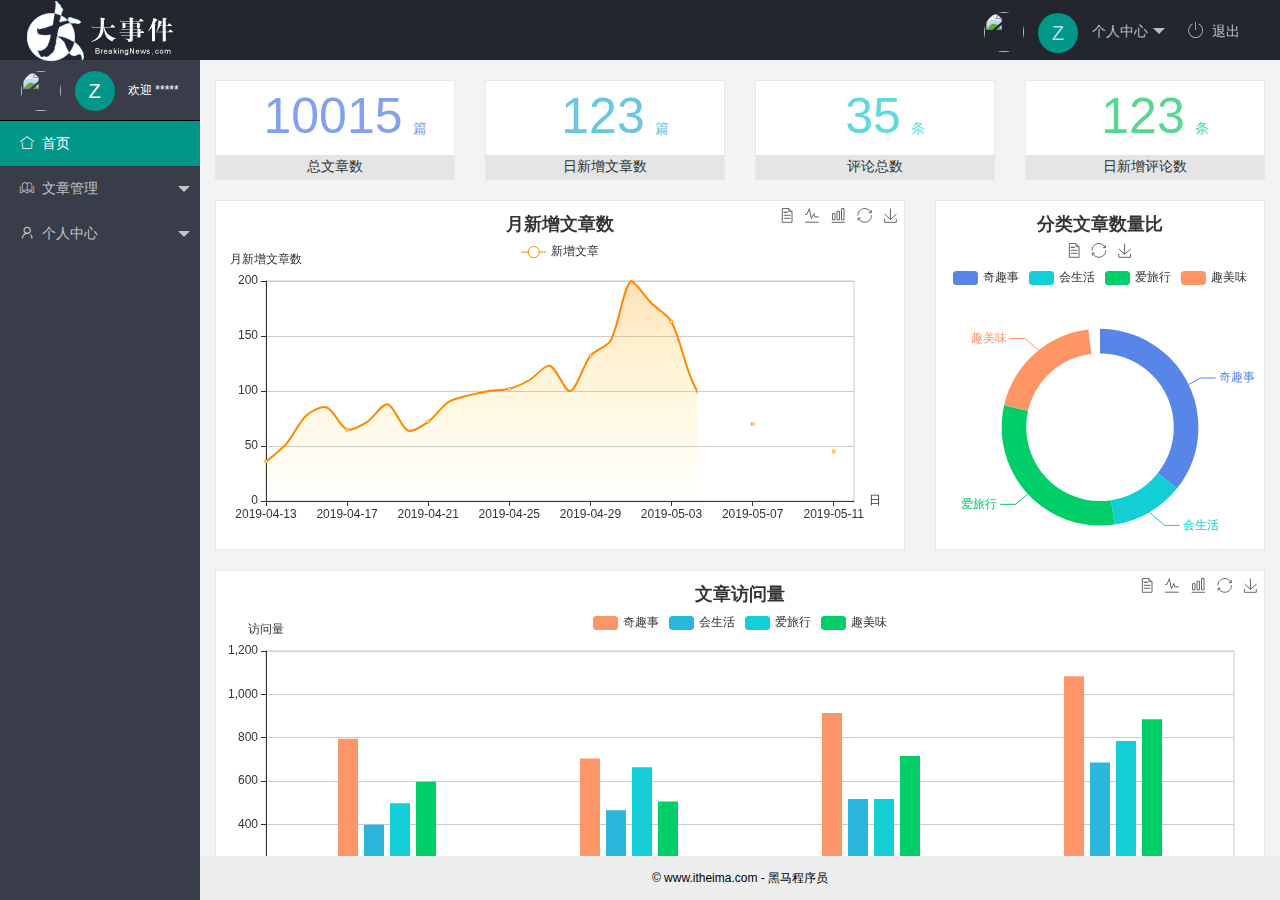
==== commit d7784ec7: "完成文章分类筛选" ====
--- a/index.html
+++ b/index.html
@@ -48,8 +48,8 @@
             <li class="layui-nav-item">
               <a class="" href="javascript:;"><i class="layui-icon layui-icon-read"></i>文章管理</a>
               <dl class="layui-nav-child">
-                <dd><a href="javascript:;"><i class="layui-icon icon-item layui-icon-app"></i>文章类别</a></dd>
-                <dd><a href="javascript:;"><i class="layui-icon icon-item layui-icon-app"></i>文章列表</a></dd>
+                <dd><a href="/article/art_cat.html" target="fm"><i class="layui-icon icon-item layui-icon-app"></i>文章类别</a></dd>
+                <dd><a href="/article/art_list.html" target="fm"><i class="layui-icon icon-item layui-icon-app"></i>文章列表</a></dd>
                 <dd><a href="javascript:;"><i class="layui-icon icon-item layui-icon-app"></i>发表文章</a></dd>
                 
               </dl>
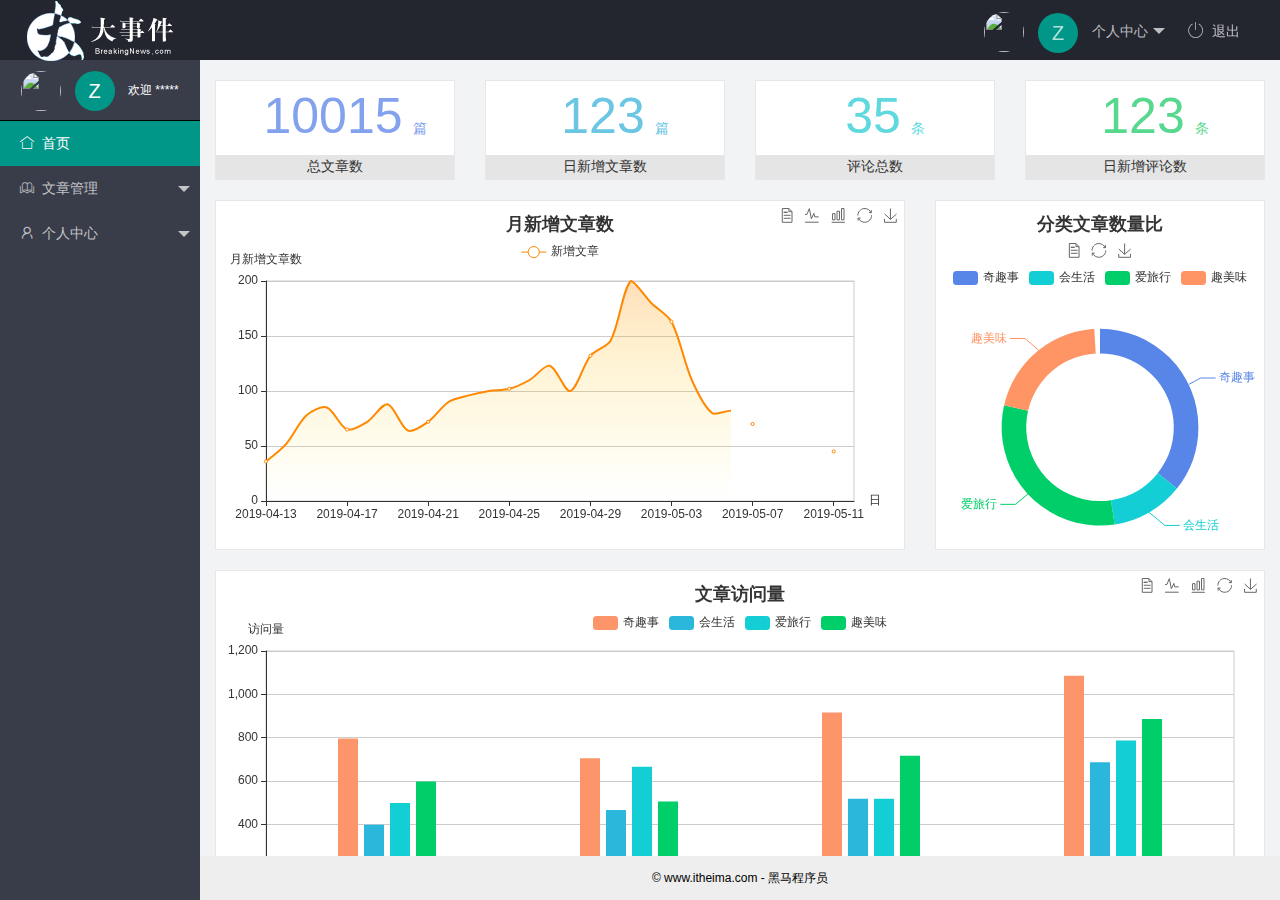
==== commit d5462263: "完成user整体功能" ====
--- a/index.html
+++ b/index.html
@@ -48,8 +48,8 @@
             <li class="layui-nav-item">
               <a class="" href="javascript:;"><i class="layui-icon layui-icon-read"></i>文章管理</a>
               <dl class="layui-nav-child">
-                <dd><a href="/article/art_cat.html" target="fm"><i class="layui-icon icon-item layui-icon-app"></i>文章类别</a></dd>
-                <dd><a href="/article/art_list.html" target="fm"><i class="layui-icon icon-item layui-icon-app"></i>文章列表</a></dd>
+                <dd><a href="javascript:;"><i class="layui-icon icon-item layui-icon-app"></i>文章类别</a></dd>
+                <dd><a href="javascript:;"><i class="layui-icon icon-item layui-icon-app"></i>文章列表</a></dd>
                 <dd><a href="javascript:;"><i class="layui-icon icon-item layui-icon-app"></i>发表文章</a></dd>
                 
               </dl>
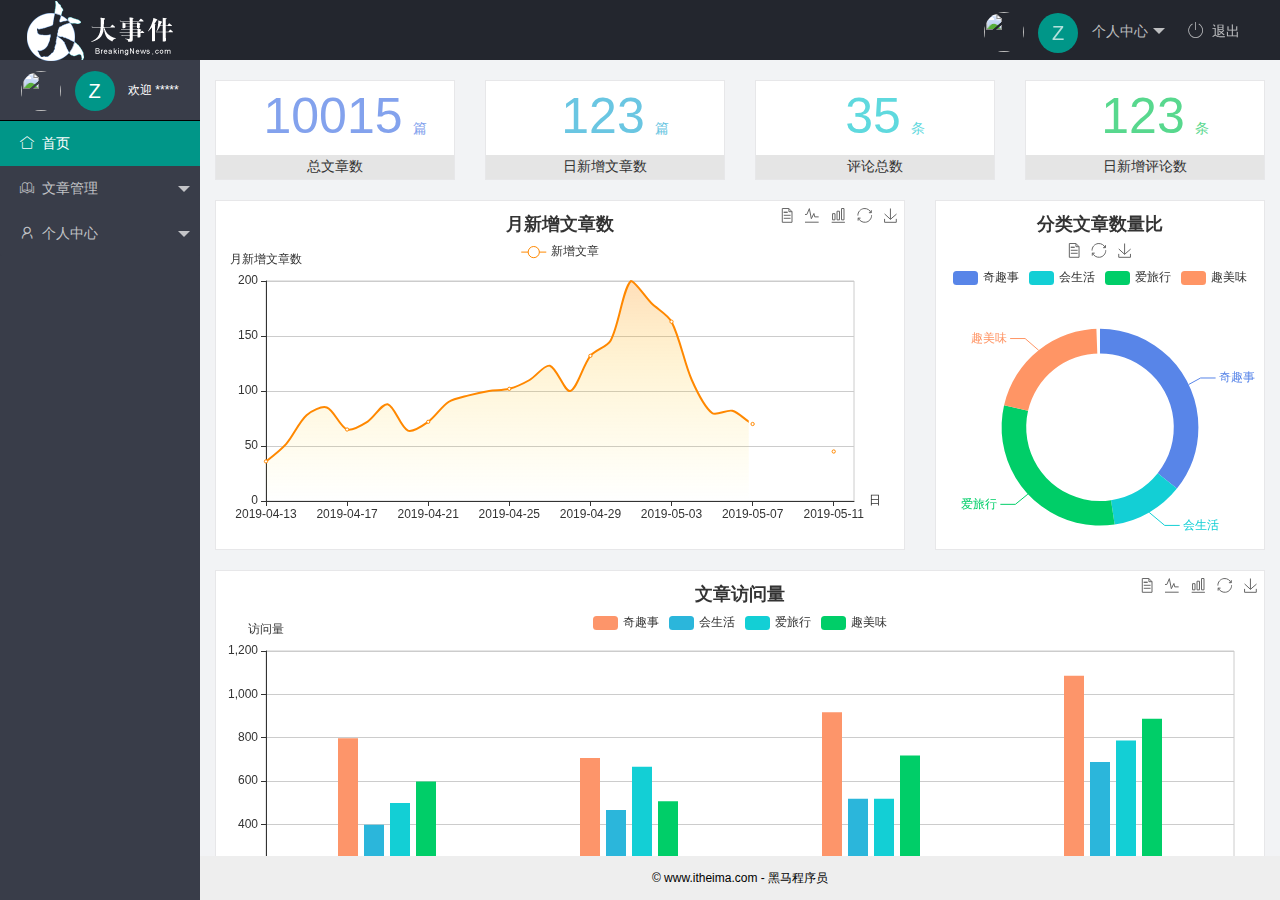
==== commit 38215548: "卡住！1" ====
--- a/index.html
+++ b/index.html
@@ -48,7 +48,7 @@
             <li class="layui-nav-item">
               <a class="" href="javascript:;"><i class="layui-icon layui-icon-read"></i>文章管理</a>
               <dl class="layui-nav-child">
-                <dd><a href="javascript:;"><i class="layui-icon icon-item layui-icon-app"></i>文章类别</a></dd>
+                <dd><a href="/article/art_cat.html" target="fm"><i class="layui-icon icon-item layui-icon-app"></i>文章类别</a></dd>
                 <dd><a href="javascript:;"><i class="layui-icon icon-item layui-icon-app"></i>文章列表</a></dd>
                 <dd><a href="javascript:;"><i class="layui-icon icon-item layui-icon-app"></i>发表文章</a></dd>
                 
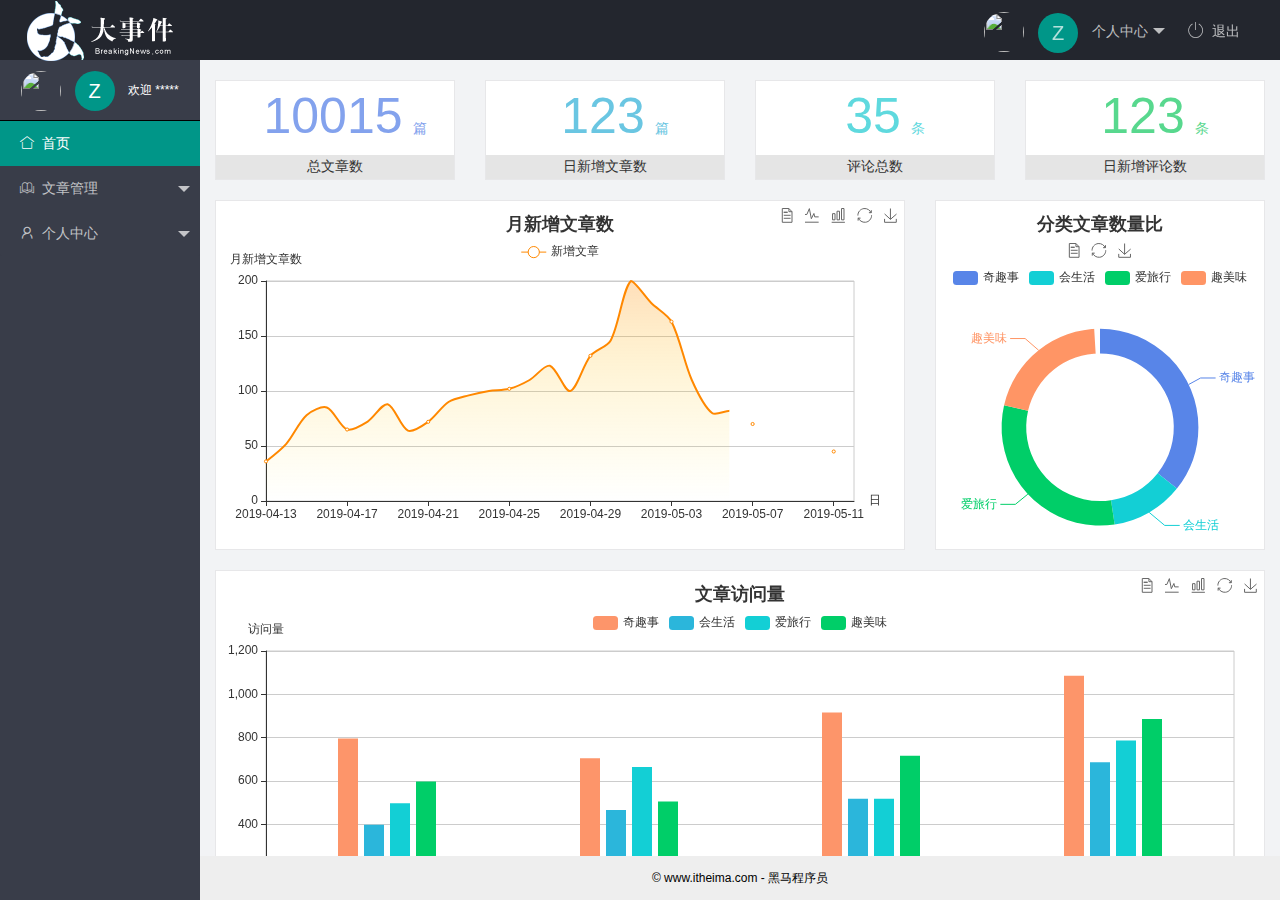
==== commit 4084497a: "文章功能完成" ====
--- a/index.html
+++ b/index.html
@@ -49,8 +49,8 @@
               <a class="" href="javascript:;"><i class="layui-icon layui-icon-read"></i>文章管理</a>
               <dl class="layui-nav-child">
                 <dd><a href="/article/art_cat.html" target="fm"><i class="layui-icon icon-item layui-icon-app"></i>文章类别</a></dd>
-                <dd><a href="javascript:;"><i class="layui-icon icon-item layui-icon-app"></i>文章列表</a></dd>
-                <dd><a href="javascript:;"><i class="layui-icon icon-item layui-icon-app"></i>发表文章</a></dd>
+                <dd id="a2"><a  href="/article/art_list.html" target="fm"><i class="layui-icon icon-item layui-icon-app"></i>文章列表</a></dd>
+                <dd id="a3"><a  href="/article/art_publish.html" target="fm"href="javascript:;"><i class="layui-icon icon-item layui-icon-app"></i>发表文章</a></dd>
                 
               </dl>
             </li>
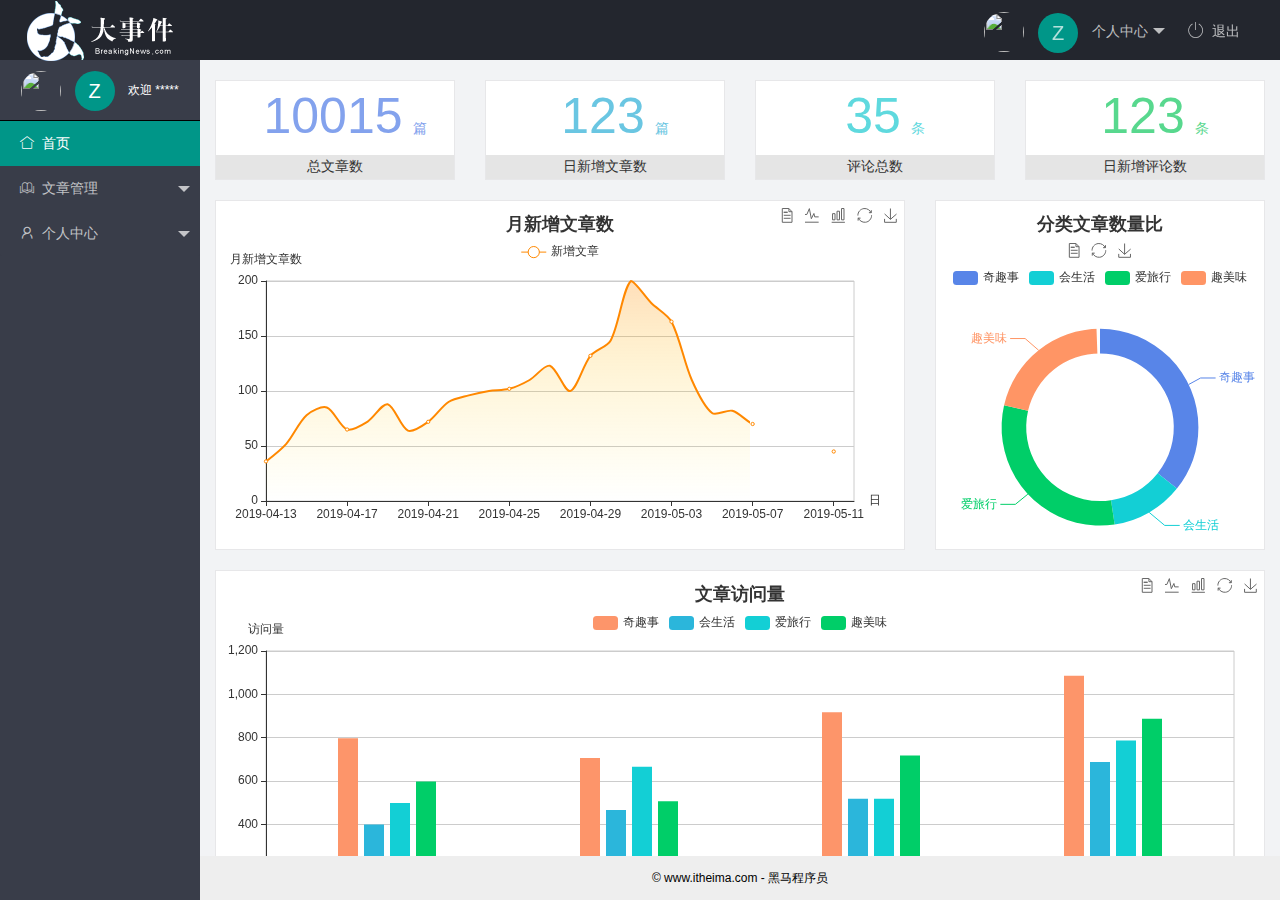
==== commit 9301e43d: "完成文章列表" ====
--- a/index.html
+++ b/index.html
@@ -49,8 +49,8 @@
               <a class="" href="javascript:;"><i class="layui-icon layui-icon-read"></i>文章管理</a>
               <dl class="layui-nav-child">
                 <dd><a href="/article/art_cat.html" target="fm"><i class="layui-icon icon-item layui-icon-app"></i>文章类别</a></dd>
-                <dd id="a2"><a  href="/article/art_list.html" target="fm"><i class="layui-icon icon-item layui-icon-app"></i>文章列表</a></dd>
-                <dd id="a3"><a  href="/article/art_publish.html" target="fm"href="javascript:;"><i class="layui-icon icon-item layui-icon-app"></i>发表文章</a></dd>
+                <dd><a href="/article/art_list.html" target="fm"><i class="layui-icon icon-item layui-icon-app"></i>文章列表</a></dd>
+                <dd><a href="javascript:;"><i class="layui-icon icon-item layui-icon-app"></i>发表文章</a></dd>
                 
               </dl>
             </li>
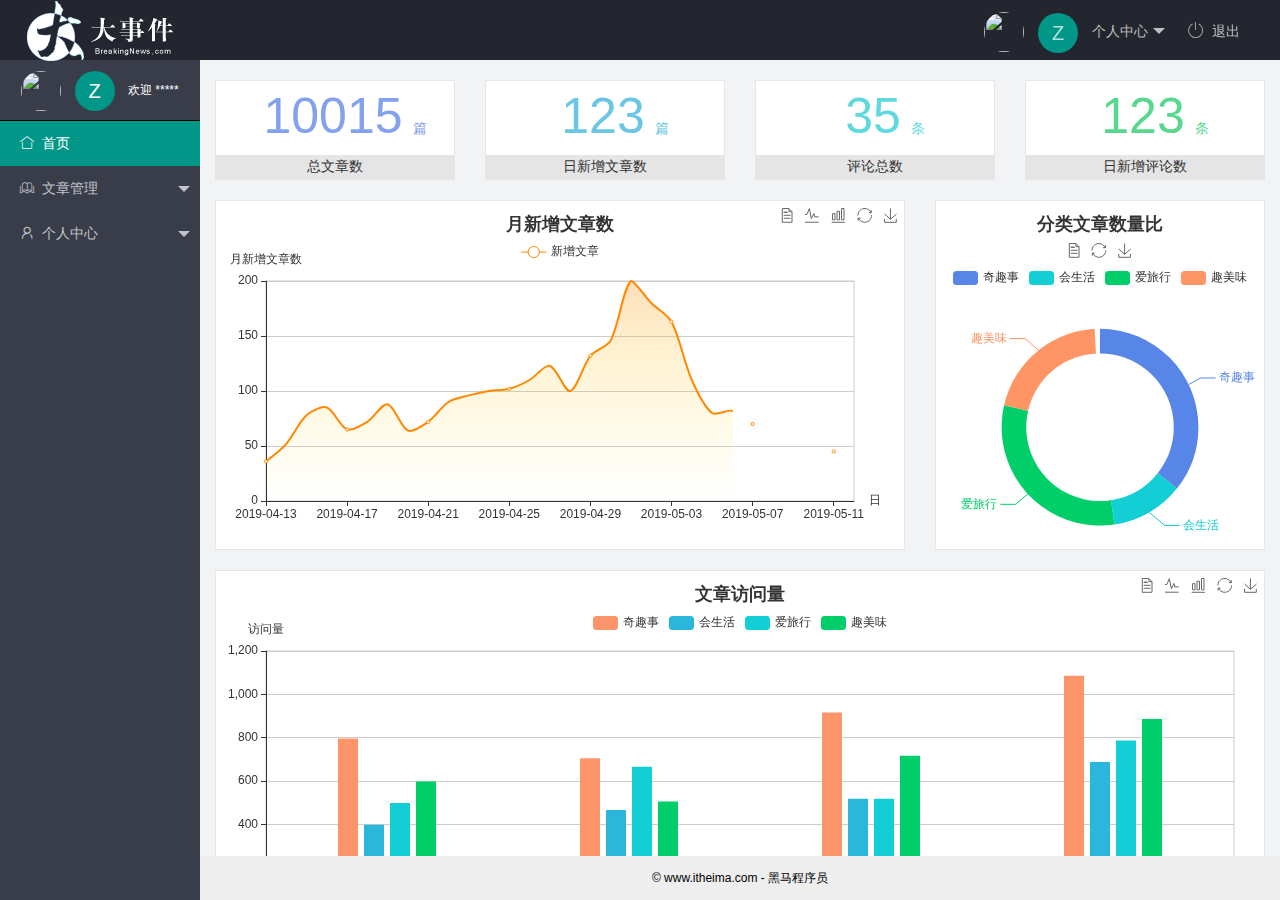
==== commit 3d4af0a7: "完成文章发布" ====
--- a/index.html
+++ b/index.html
@@ -50,7 +50,7 @@
               <dl class="layui-nav-child">
                 <dd><a href="/article/art_cat.html" target="fm"><i class="layui-icon icon-item layui-icon-app"></i>文章类别</a></dd>
                 <dd><a href="/article/art_list.html" target="fm"><i class="layui-icon icon-item layui-icon-app"></i>文章列表</a></dd>
-                <dd><a href="javascript:;"><i class="layui-icon icon-item layui-icon-app"></i>发表文章</a></dd>
+                <dd><a href="/article/art_pub.html" target="fm"><i class="layui-icon icon-item layui-icon-app"></i>发表文章</a></dd>
                 
               </dl>
             </li>
@@ -58,7 +58,7 @@
               <a href="javascript:;"><i class="layui-icon layui-icon-username"></i>个人中心</a>
               <dl class="layui-nav-child">
                 <dd><a href="/user/user_info.html" target="fm"><i class="layui-icon icon-item layui-icon-app"></i>基本资料</a></dd>
-                <dd><a href="/user/user_avatar.html" target="fm"><i class="layui-icon icon-item layui-icon-app"></i>更换头像</a></dd>
+                <dd id="a2"><a href="/user/user_avatar.html" target="fm"><i class="layui-icon icon-item layui-icon-app"></i>更换头像</a></dd>
                 <dd><a href="/user/user_pwd.html" target="fm"><i class="layui-icon icon-item layui-icon-app"></i>重置密码</a></dd>
                 
               </dl>
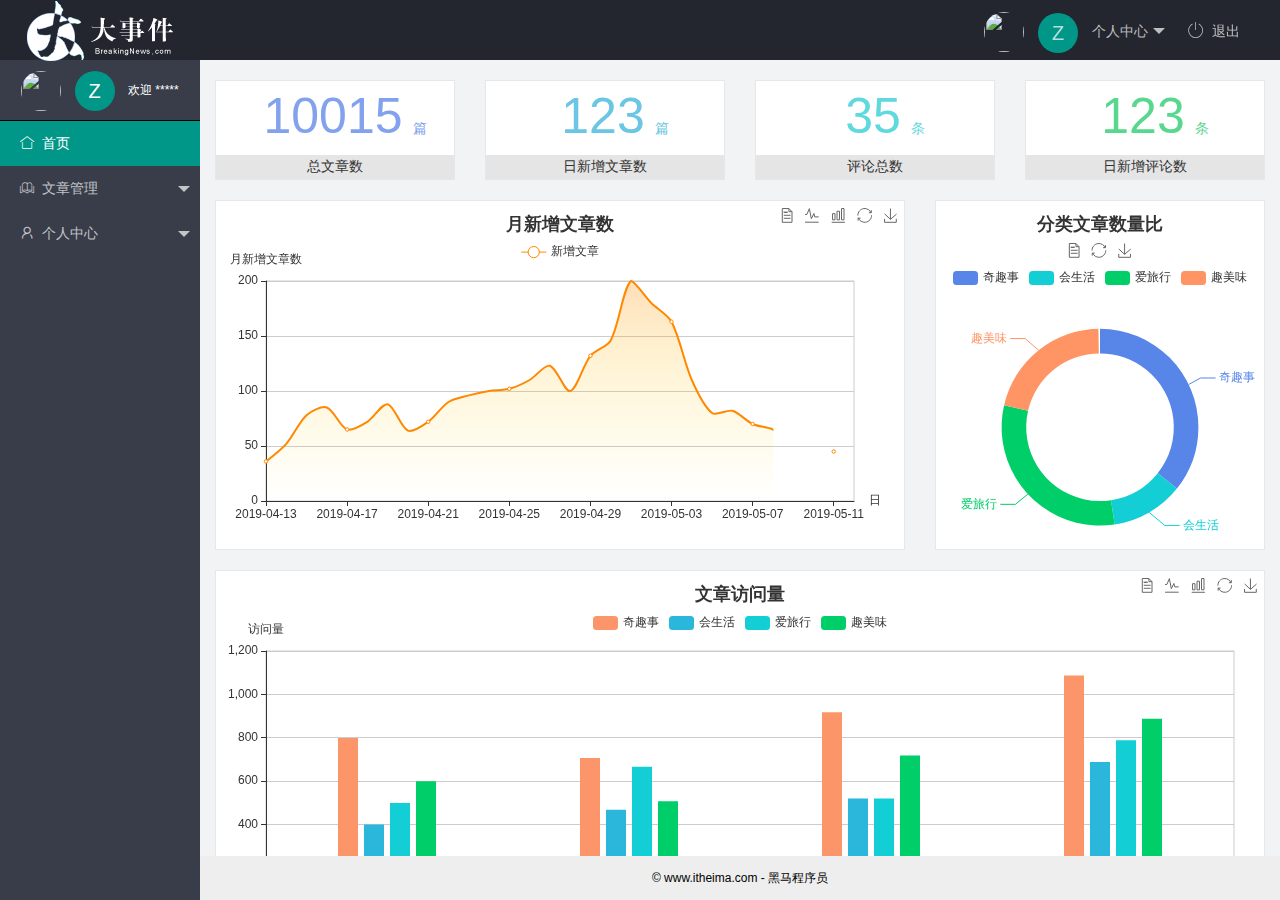
==== commit abb649b4: "完成大事件所有功能" ====
--- a/index.html
+++ b/index.html
@@ -49,8 +49,8 @@
               <a class="" href="javascript:;"><i class="layui-icon layui-icon-read"></i>文章管理</a>
               <dl class="layui-nav-child">
                 <dd><a href="/article/art_cat.html" target="fm"><i class="layui-icon icon-item layui-icon-app"></i>文章类别</a></dd>
-                <dd><a href="/article/art_list.html" target="fm"><i class="layui-icon icon-item layui-icon-app"></i>文章列表</a></dd>
-                <dd><a href="/article/art_pub.html" target="fm"><i class="layui-icon icon-item layui-icon-app"></i>发表文章</a></dd>
+                <dd ><a id="a2" href="/article/art_list.html" target="fm"><i class="layui-icon icon-item layui-icon-app"></i>文章列表</a></dd>
+                <dd ><a id="a3" href="/article/art_pub.html" target="fm"><i class="layui-icon icon-item layui-icon-app"></i>发表文章</a></dd>
                 
               </dl>
             </li>
@@ -58,7 +58,7 @@
               <a href="javascript:;"><i class="layui-icon layui-icon-username"></i>个人中心</a>
               <dl class="layui-nav-child">
                 <dd><a href="/user/user_info.html" target="fm"><i class="layui-icon icon-item layui-icon-app"></i>基本资料</a></dd>
-                <dd id="a2"><a href="/user/user_avatar.html" target="fm"><i class="layui-icon icon-item layui-icon-app"></i>更换头像</a></dd>
+                <dd><a href="/user/user_avatar.html" target="fm"><i class="layui-icon icon-item layui-icon-app"></i>更换头像</a></dd>
                 <dd><a href="/user/user_pwd.html" target="fm"><i class="layui-icon icon-item layui-icon-app"></i>重置密码</a></dd>
                 
               </dl>
